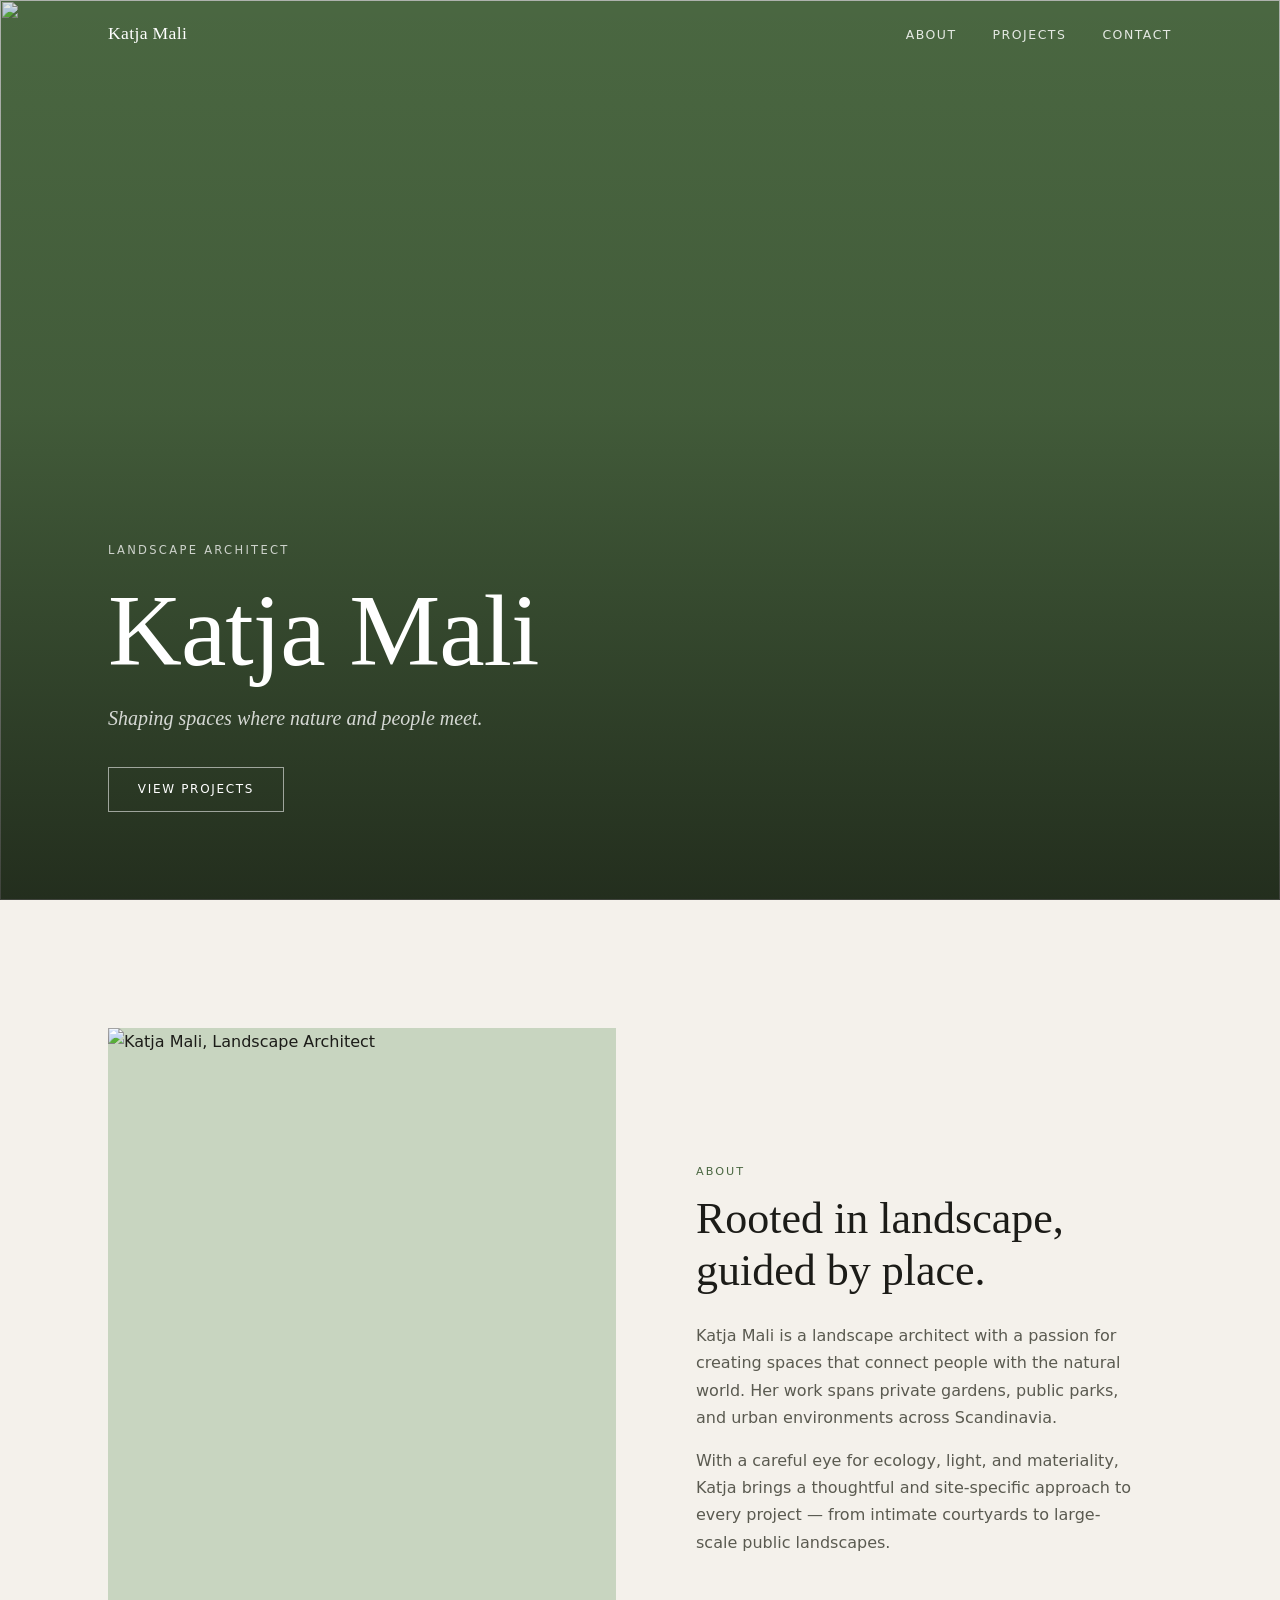
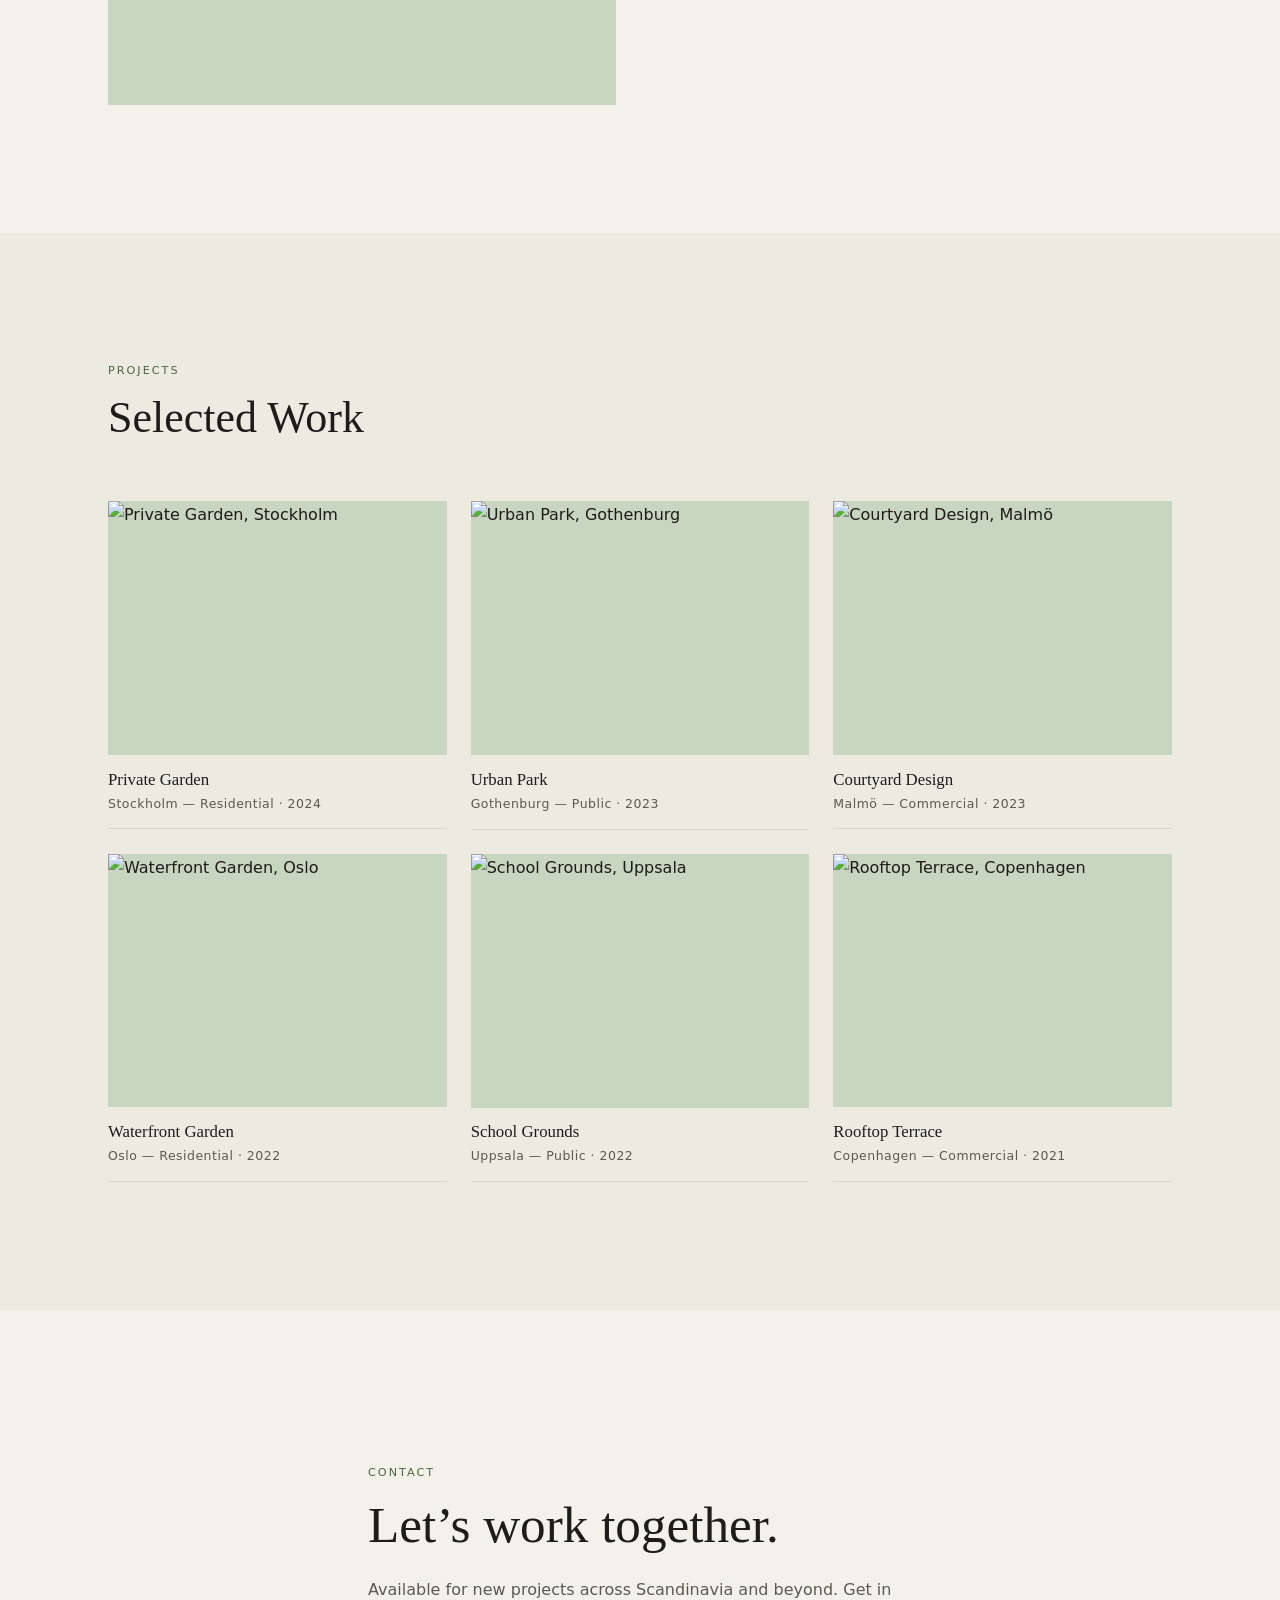
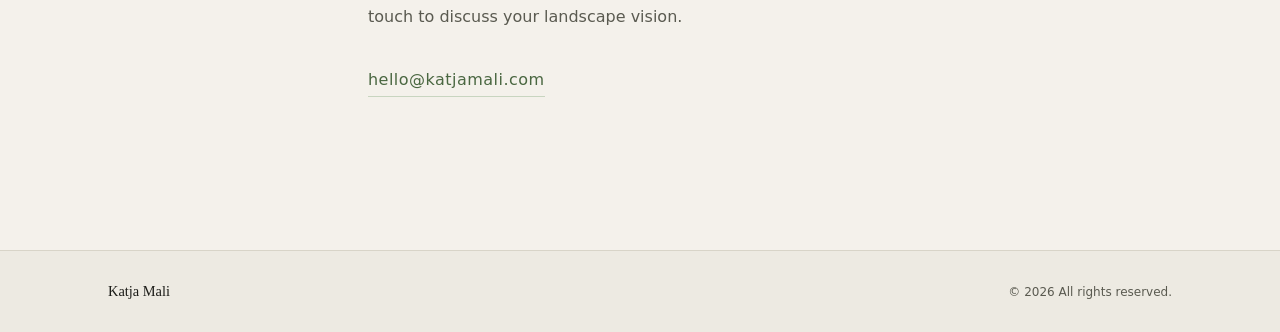
==== index.html @ 2fe9c588 "Initial site scaffold — Katja Mali Landscape Architect Single-page portfolio: hero, about, projects " ====
<!DOCTYPE html>
<html lang="en">
<head>
  <meta charset="UTF-8">
  <meta name="viewport" content="width=device-width, initial-scale=1.0">
  <meta name="description" content="Katja Mali — Landscape Architect. Designing thoughtful outdoor spaces.">
  <title>Katja Mali — Landscape Architect</title>
  <link rel="stylesheet" href="style.css">
</head>
<body>

  <!-- Navigation -->
  <header id="site-header">
    <nav class="nav">
      <a href="#hero" class="nav-logo">Katja Mali</a>
      <ul class="nav-links">
        <li><a href="#about">About</a></li>
        <li><a href="#projects">Projects</a></li>
        <li><a href="#contact">Contact</a></li>
      </ul>
    </nav>
  </header>

  <!-- Hero -->
  <section id="hero">
    <div class="hero-bg">
      <img src="assets/images/hero.jpg" alt="" aria-hidden="true" class="hero-img">
    </div>
    <div class="hero-content">
      <p class="hero-eyebrow">Landscape Architect</p>
      <h1 class="hero-name">Katja Mali</h1>
      <p class="hero-tagline">Shaping spaces where nature and people meet.</p>
      <a href="#projects" class="hero-cta">View Projects</a>
    </div>
  </section>

  <!-- About -->
  <section id="about">
    <div class="container">
      <div class="about-grid">
        <figure class="about-portrait">
          <img src="assets/images/portrait.jpg" alt="Katja Mali, Landscape Architect">
        </figure>
        <div class="about-text">
          <span class="section-label">About</span>
          <h2>Rooted in landscape,<br>guided by place.</h2>
          <p>Katja Mali is a landscape architect with a passion for creating spaces that connect people with the natural world. Her work spans private gardens, public parks, and urban environments across Scandinavia.</p>
          <p>With a careful eye for ecology, light, and materiality, Katja brings a thoughtful and site-specific approach to every project — from intimate courtyards to large-scale public landscapes.</p>
        </div>
      </div>
    </div>
  </section>

  <!-- Projects -->
  <section id="projects">
    <div class="container">
      <span class="section-label">Projects</span>
      <h2>Selected Work</h2>
      <div class="projects-grid">

        <article class="project-card">
          <a href="#projects" class="project-link">
            <div class="project-img-wrap">
              <img src="assets/images/project-1.jpg" alt="Private Garden, Stockholm" loading="lazy">
            </div>
            <div class="project-meta">
              <h3>Private Garden</h3>
              <p>Stockholm &mdash; Residential &middot; 2024</p>
            </div>
          </a>
        </article>

        <article class="project-card">
          <a href="#projects" class="project-link">
            <div class="project-img-wrap">
              <img src="assets/images/project-2.jpg" alt="Urban Park, Gothenburg" loading="lazy">
            </div>
            <div class="project-meta">
              <h3>Urban Park</h3>
              <p>Gothenburg &mdash; Public &middot; 2023</p>
            </div>
          </a>
        </article>

        <article class="project-card">
          <a href="#projects" class="project-link">
            <div class="project-img-wrap">
              <img src="assets/images/project-3.jpg" alt="Courtyard Design, Malmö" loading="lazy">
            </div>
            <div class="project-meta">
              <h3>Courtyard Design</h3>
              <p>Malmö &mdash; Commercial &middot; 2023</p>
            </div>
          </a>
        </article>

        <article class="project-card">
          <a href="#projects" class="project-link">
            <div class="project-img-wrap">
              <img src="assets/images/project-4.jpg" alt="Waterfront Garden, Oslo" loading="lazy">
            </div>
            <div class="project-meta">
              <h3>Waterfront Garden</h3>
              <p>Oslo &mdash; Residential &middot; 2022</p>
            </div>
          </a>
        </article>

        <article class="project-card">
          <a href="#projects" class="project-link">
            <div class="project-img-wrap">
              <img src="assets/images/project-5.jpg" alt="School Grounds, Uppsala" loading="lazy">
            </div>
            <div class="project-meta">
              <h3>School Grounds</h3>
              <p>Uppsala &mdash; Public &middot; 2022</p>
            </div>
          </a>
        </article>

        <article class="project-card">
          <a href="#projects" class="project-link">
            <div class="project-img-wrap">
              <img src="assets/images/project-6.jpg" alt="Rooftop Terrace, Copenhagen" loading="lazy">
            </div>
            <div class="project-meta">
              <h3>Rooftop Terrace</h3>
              <p>Copenhagen &mdash; Commercial &middot; 2021</p>
            </div>
          </a>
        </article>

      </div>
    </div>
  </section>

  <!-- Contact -->
  <section id="contact">
    <div class="container contact-inner">
      <span class="section-label">Contact</span>
      <h2>Let&rsquo;s work together.</h2>
      <p class="contact-body">Available for new projects across Scandinavia and beyond. Get in touch to discuss your landscape vision.</p>
      <a href="mailto:hello@katjamali.com" class="contact-email">hello@katjamali.com</a>
    </div>
  </section>

  <!-- Footer -->
  <footer id="site-footer">
    <div class="container footer-inner">
      <span class="footer-name">Katja Mali</span>
      <span class="footer-copy">&copy; <span id="year"></span> All rights reserved.</span>
    </div>
  </footer>

  <script src="script.js"></script>
</body>
</html>
---- style.css ----
/* ============================================================
   Katja Mali — Landscape Architect
   style.css
   ============================================================ */

/* --- Custom Properties --------------------------------------- */
:root {
  --c-bg:        #f4f1eb;
  --c-surface:   #edeae2;
  --c-dark:      #1c1c18;
  --c-mid:       #5a5a50;
  --c-accent:    #4a6741;
  --c-accent-lt: #c8d5c0;
  --c-border:    #d8d4c8;

  --font-serif:  Georgia, 'Times New Roman', serif;
  --font-sans:   system-ui, -apple-system, 'Segoe UI', Helvetica, Arial, sans-serif;

  --nav-h:       68px;
  --max-w:       1160px;
  --gap:         clamp(1.5rem, 4vw, 3rem);
}

/* --- Reset --------------------------------------------------- */
*, *::before, *::after { box-sizing: border-box; margin: 0; padding: 0; }
html { scroll-behavior: smooth; font-size: 16px; }
img  { display: block; max-width: 100%; height: auto; }
ul   { list-style: none; }
a    { color: inherit; text-decoration: none; }

/* --- Base ---------------------------------------------------- */
body {
  background-color: var(--c-bg);
  color: var(--c-dark);
  font-family: var(--font-sans);
  font-size: 1rem;
  line-height: 1.7;
  -webkit-font-smoothing: antialiased;
}

h1, h2, h3 {
  font-family: var(--font-serif);
  font-weight: 400;
  line-height: 1.2;
}

/* --- Utilities ----------------------------------------------- */
.container {
  max-width: var(--max-w);
  margin-inline: auto;
  padding-inline: clamp(1.25rem, 5vw, 3rem);
}

.section-label {
  display: block;
  font-size: 0.7rem;
  font-weight: 400;
  letter-spacing: 0.18em;
  text-transform: uppercase;
  color: var(--c-accent);
  margin-bottom: 0.75rem;
}

/* --- Navigation --------------------------------------------- */
#site-header {
  position: fixed;
  inset-block-start: 0;
  inset-inline: 0;
  z-index: 100;
  height: var(--nav-h);
  transition: background 0.35s ease, box-shadow 0.35s ease;
}

#site-header.scrolled {
  background: rgba(244, 241, 235, 0.92);
  backdrop-filter: blur(8px);
  -webkit-backdrop-filter: blur(8px);
  box-shadow: 0 1px 0 var(--c-border);
}

.nav {
  display: flex;
  align-items: center;
  justify-content: space-between;
  height: 100%;
  max-width: var(--max-w);
  margin-inline: auto;
  padding-inline: clamp(1.25rem, 5vw, 3rem);
}

.nav-logo {
  font-family: var(--font-serif);
  font-size: 1.1rem;
  letter-spacing: 0.02em;
  color: white;
  transition: color 0.35s;
}

#site-header.scrolled .nav-logo { color: var(--c-dark); }

.nav-links {
  display: flex;
  gap: 2.25rem;
}

.nav-links a {
  font-size: 0.78rem;
  letter-spacing: 0.12em;
  text-transform: uppercase;
  color: rgba(255,255,255,0.85);
  transition: color 0.2s;
}

.nav-links a:hover { color: white; }

#site-header.scrolled .nav-links a { color: var(--c-mid); }
#site-header.scrolled .nav-links a:hover { color: var(--c-dark); }

/* --- Hero ---------------------------------------------------- */
#hero {
  position: relative;
  height: 100svh;
  min-height: 560px;
  display: flex;
  align-items: flex-end;
  overflow: hidden;
}

.hero-bg {
  position: absolute;
  inset: 0;
  background: var(--c-accent);
}

.hero-img {
  width: 100%;
  height: 100%;
  object-fit: cover;
  opacity: 0.85;
}

/* Dark gradient overlay for legibility */
#hero::after {
  content: '';
  position: absolute;
  inset: 0;
  background: linear-gradient(
    to top,
    rgba(20, 24, 16, 0.72) 0%,
    rgba(20, 24, 16, 0.15) 55%,
    transparent 100%
  );
}

.hero-content {
  position: relative;
  z-index: 1;
  padding: 0 clamp(1.25rem, 5vw, 3rem) clamp(3rem, 7vw, 5.5rem);
  max-width: var(--max-w);
  width: 100%;
  margin-inline: auto;
  color: white;
}

.hero-eyebrow {
  font-size: 0.72rem;
  letter-spacing: 0.2em;
  text-transform: uppercase;
  opacity: 0.75;
  margin-bottom: 0.6rem;
}

.hero-name {
  font-size: clamp(3rem, 8vw, 6.5rem);
  font-weight: 400;
  letter-spacing: -0.01em;
  margin-bottom: 0.5rem;
}

.hero-tagline {
  font-size: clamp(1rem, 2vw, 1.25rem);
  font-family: var(--font-serif);
  font-style: italic;
  opacity: 0.8;
  margin-bottom: 2rem;
}

.hero-cta {
  display: inline-block;
  padding: 0.7rem 1.8rem;
  border: 1px solid rgba(255,255,255,0.55);
  font-size: 0.75rem;
  letter-spacing: 0.14em;
  text-transform: uppercase;
  color: white;
  transition: background 0.25s, border-color 0.25s;
}

.hero-cta:hover {
  background: rgba(255,255,255,0.12);
  border-color: white;
}

/* --- About --------------------------------------------------- */
#about {
  padding-block: clamp(4rem, 10vw, 8rem);
}

.about-grid {
  display: grid;
  grid-template-columns: 1fr 1fr;
  gap: var(--gap);
  align-items: center;
}

.about-portrait {
  aspect-ratio: 3/4;
  overflow: hidden;
  background: var(--c-accent-lt);
}

.about-portrait img {
  width: 100%;
  height: 100%;
  object-fit: cover;
  transition: transform 0.6s ease;
}

.about-portrait:hover img { transform: scale(1.03); }

.about-text { padding-inline: clamp(0rem, 3vw, 2rem); }

.about-text h2 {
  font-size: clamp(1.75rem, 3.5vw, 2.75rem);
  margin-bottom: 1.5rem;
  color: var(--c-dark);
}

.about-text p {
  color: var(--c-mid);
  margin-bottom: 1rem;
  font-size: 1.0rem;
}

/* --- Projects ----------------------------------------------- */
#projects {
  padding-block: clamp(4rem, 10vw, 8rem);
  background: var(--c-surface);
}

#projects h2 {
  font-size: clamp(1.75rem, 3.5vw, 2.75rem);
  margin-bottom: clamp(2rem, 5vw, 3.5rem);
}

.projects-grid {
  display: grid;
  grid-template-columns: repeat(3, 1fr);
  gap: 1.5rem;
}

.project-card { overflow: hidden; }

.project-link { display: block; }

.project-img-wrap {
  aspect-ratio: 4/3;
  overflow: hidden;
  background: var(--c-accent-lt);
}

.project-img-wrap img {
  width: 100%;
  height: 100%;
  object-fit: cover;
  transition: transform 0.5s ease;
}

.project-card:hover .project-img-wrap img { transform: scale(1.05); }

.project-meta {
  padding-block: 0.9rem;
  border-bottom: 1px solid var(--c-border);
}

.project-meta h3 {
  font-family: var(--font-serif);
  font-size: 1.05rem;
  font-weight: 400;
  margin-bottom: 0.2rem;
  transition: color 0.2s;
}

.project-card:hover .project-meta h3 { color: var(--c-accent); }

.project-meta p {
  font-size: 0.78rem;
  color: var(--c-mid);
  letter-spacing: 0.04em;
}

/* --- Contact ------------------------------------------------- */
#contact {
  padding-block: clamp(5rem, 12vw, 10rem);
}

.contact-inner {
  max-width: 640px;
}

#contact h2 {
  font-size: clamp(2rem, 4vw, 3.25rem);
  margin-bottom: 1.25rem;
}

.contact-body {
  color: var(--c-mid);
  font-size: 1.0rem;
  margin-bottom: 2.25rem;
}

.contact-email {
  display: inline-block;
  font-size: 1rem;
  letter-spacing: 0.03em;
  color: var(--c-accent);
  border-bottom: 1px solid var(--c-accent-lt);
  padding-bottom: 0.15rem;
  transition: border-color 0.2s, color 0.2s;
}

.contact-email:hover {
  color: var(--c-dark);
  border-color: var(--c-dark);
}

/* --- Footer -------------------------------------------------- */
#site-footer {
  padding-block: 1.75rem;
  border-top: 1px solid var(--c-border);
  background: var(--c-surface);
}

.footer-inner {
  display: flex;
  justify-content: space-between;
  align-items: center;
  gap: 1rem;
}

.footer-name {
  font-family: var(--font-serif);
  font-size: 0.9rem;
}

.footer-copy {
  font-size: 0.75rem;
  color: var(--c-mid);
}

/* --- Scroll reveal ------------------------------------------ */
.reveal {
  opacity: 0;
  transform: translateY(22px);
  transition: opacity 0.65s ease, transform 0.65s ease;
}

.reveal.visible {
  opacity: 1;
  transform: none;
}

/* --- Responsive --------------------------------------------- */
@media (max-width: 900px) {
  .projects-grid {
    grid-template-columns: repeat(2, 1fr);
  }
}

@media (max-width: 700px) {
  .about-grid {
    grid-template-columns: 1fr;
  }

  .about-text {
    padding-inline: 0;
  }
}

@media (max-width: 540px) {
  .projects-grid {
    grid-template-columns: 1fr;
  }

  .nav-links {
    gap: 1.25rem;
  }
}
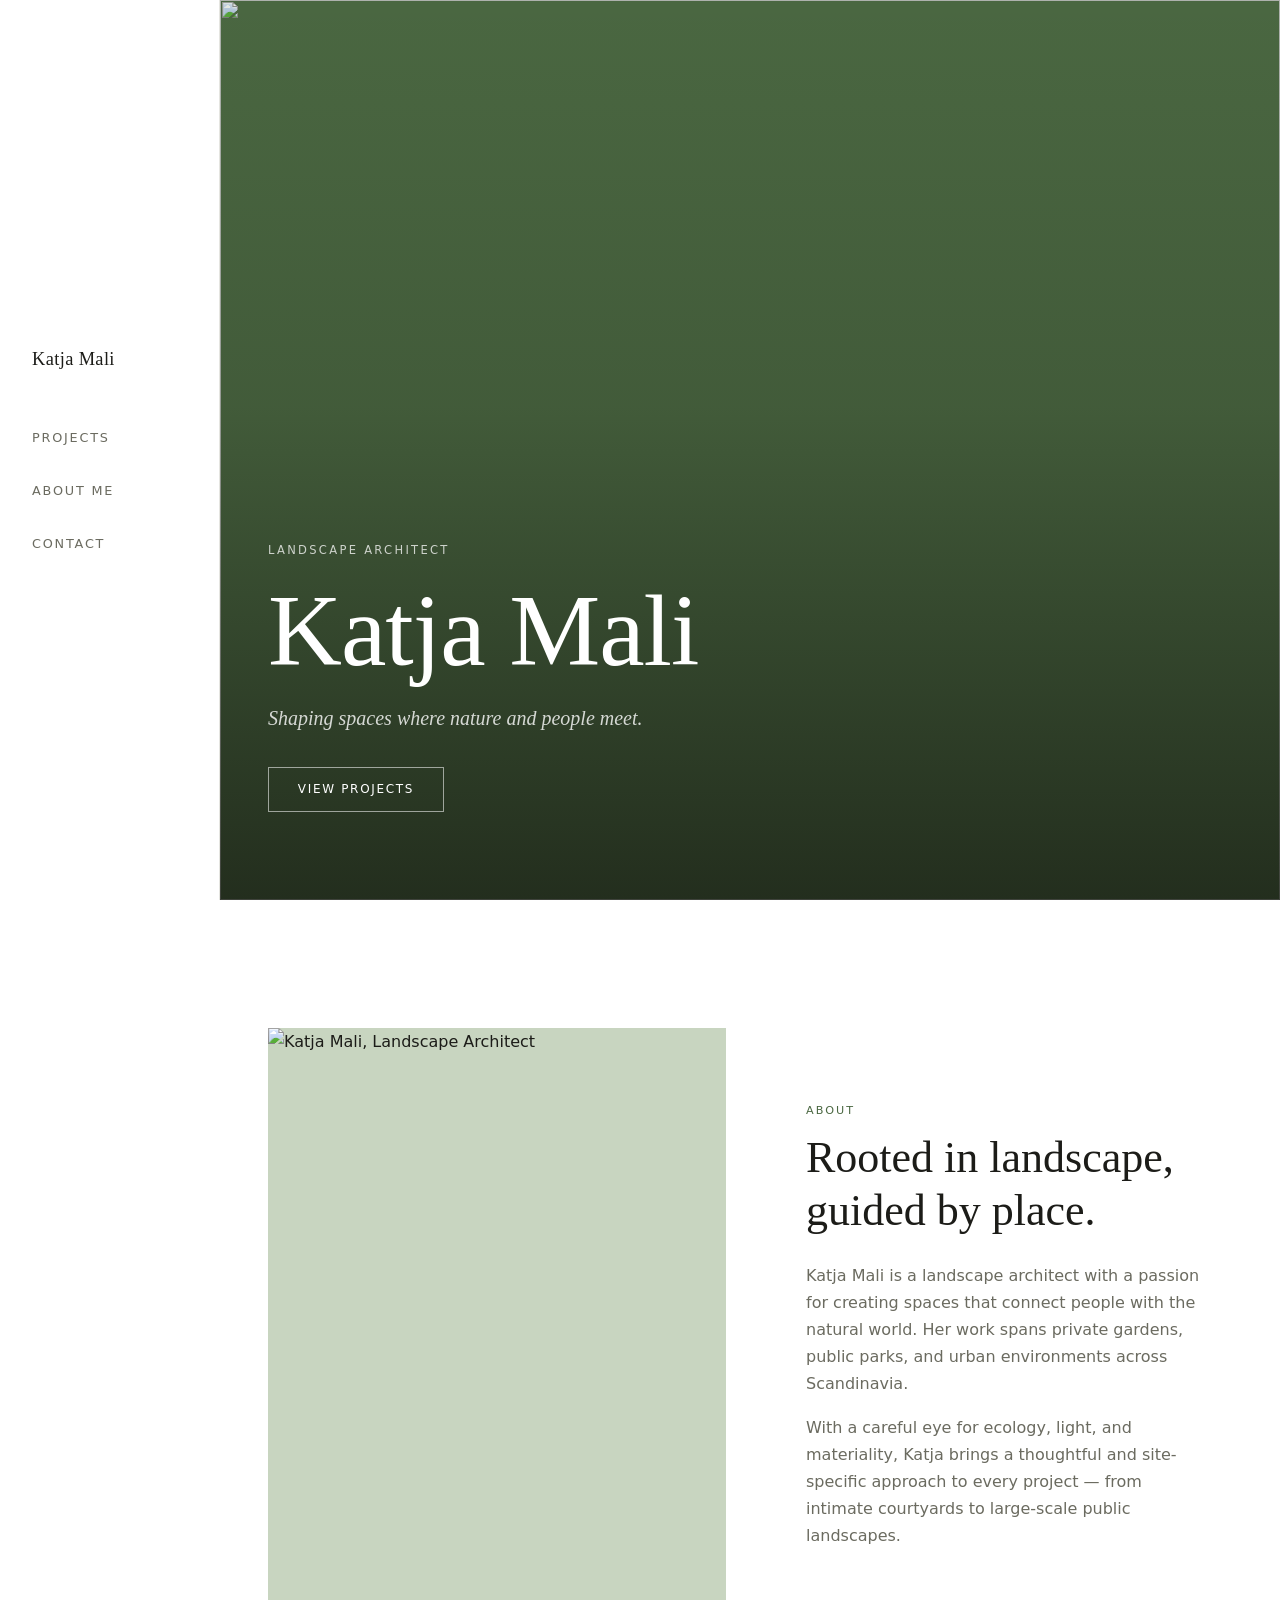
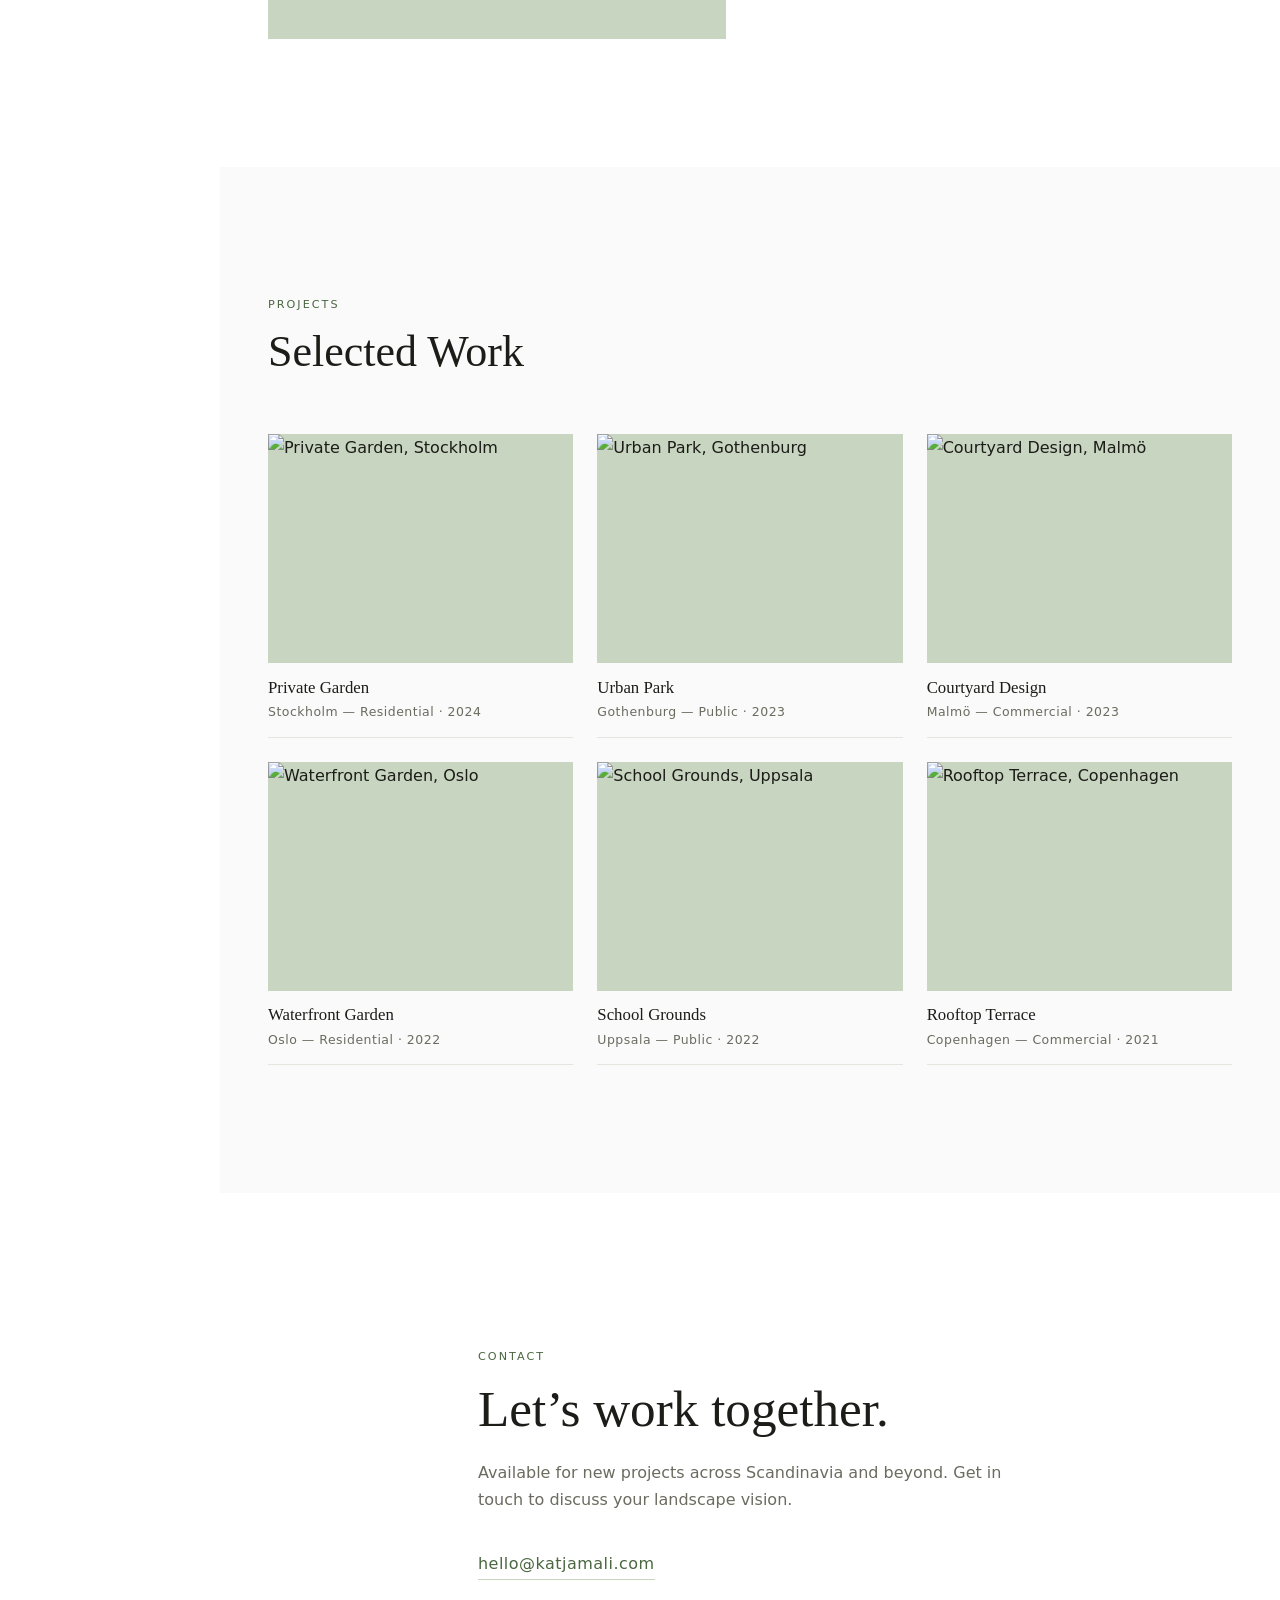
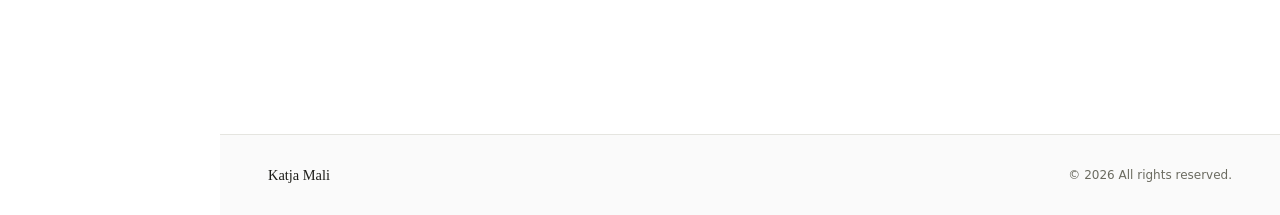
==== commit da5162e5: "Redesign: white background + fixed left sidebar navigation - Replace top navbar with a fixed left si" ====
--- a/index.html
+++ b/index.html
@@ -9,17 +9,22 @@
 </head>
 <body>
 
-  <!-- Navigation -->
-  <header id="site-header">
-    <nav class="nav">
-      <a href="#hero" class="nav-logo">Katja Mali</a>
-      <ul class="nav-links">
-        <li><a href="#about">About</a></li>
+  <!-- Mobile menu toggle -->
+  <button id="menu-toggle" class="menu-toggle" aria-label="Toggle navigation">
+    <span></span><span></span><span></span>
+  </button>
+
+  <!-- Side Navigation -->
+  <aside id="sidebar" class="sidebar">
+    <a href="#hero" class="sidebar-logo">Katja Mali</a>
+    <nav class="sidebar-nav">
+      <ul class="sidebar-links">
         <li><a href="#projects">Projects</a></li>
+        <li><a href="#about">About Me</a></li>
         <li><a href="#contact">Contact</a></li>
       </ul>
     </nav>
-  </header>
+  </aside>
 
   <!-- Hero -->
   <section id="hero">
--- a/style.css
+++ b/style.css
@@ -5,18 +5,18 @@
 
 /* --- Custom Properties --------------------------------------- */
 :root {
-  --c-bg:        #f4f1eb;
-  --c-surface:   #edeae2;
+  --c-bg:        #ffffff;
+  --c-surface:   #fafafa;
   --c-dark:      #1c1c18;
-  --c-mid:       #5a5a50;
+  --c-mid:       #6b6b60;
   --c-accent:    #4a6741;
   --c-accent-lt: #c8d5c0;
-  --c-border:    #d8d4c8;
+  --c-border:    #e5e5e0;
 
   --font-serif:  Georgia, 'Times New Roman', serif;
   --font-sans:   system-ui, -apple-system, 'Segoe UI', Helvetica, Arial, sans-serif;
 
-  --nav-h:       68px;
+  --sidebar-w:   220px;
   --max-w:       1160px;
   --gap:         clamp(1.5rem, 4vw, 3rem);
 }
@@ -35,6 +35,7 @@
   font-family: var(--font-sans);
   font-size: 1rem;
   line-height: 1.7;
+  margin-left: var(--sidebar-w);
   -webkit-font-smoothing: antialiased;
 }
 
@@ -61,66 +62,82 @@
   margin-bottom: 0.75rem;
 }
 
-/* --- Navigation --------------------------------------------- */
-#site-header {
+/* --- Sidebar ------------------------------------------------ */
+.sidebar {
   position: fixed;
-  inset-block-start: 0;
-  inset-inline: 0;
-  z-index: 100;
-  height: var(--nav-h);
-  transition: background 0.35s ease, box-shadow 0.35s ease;
-}
-
-#site-header.scrolled {
-  background: rgba(244, 241, 235, 0.92);
-  backdrop-filter: blur(8px);
-  -webkit-backdrop-filter: blur(8px);
-  box-shadow: 0 1px 0 var(--c-border);
-}
-
-.nav {
+  top: 0;
+  left: 0;
+  width: var(--sidebar-w);
+  height: 100vh;
   display: flex;
-  align-items: center;
-  justify-content: space-between;
-  height: 100%;
-  max-width: var(--max-w);
-  margin-inline: auto;
-  padding-inline: clamp(1.25rem, 5vw, 3rem);
-}
-
-.nav-logo {
+  flex-direction: column;
+  justify-content: center;
+  padding: 2.5rem 2rem;
+  background: var(--c-bg);
+  border-right: 1px solid var(--c-border);
+  z-index: 200;
+}
+
+.sidebar-logo {
   font-family: var(--font-serif);
-  font-size: 1.1rem;
+  font-size: 1.15rem;
   letter-spacing: 0.02em;
-  color: white;
-  transition: color 0.35s;
-}
-
-#site-header.scrolled .nav-logo { color: var(--c-dark); }
-
-.nav-links {
+  color: var(--c-dark);
+  margin-bottom: 3rem;
+}
+
+.sidebar-links {
   display: flex;
-  gap: 2.25rem;
-}
-
-.nav-links a {
-  font-size: 0.78rem;
-  letter-spacing: 0.12em;
+  flex-direction: column;
+  gap: 1.6rem;
+}
+
+.sidebar-links a {
+  font-size: 0.8rem;
+  letter-spacing: 0.14em;
   text-transform: uppercase;
-  color: rgba(255,255,255,0.85);
+  color: var(--c-mid);
   transition: color 0.2s;
 }
 
-.nav-links a:hover { color: white; }
-
-#site-header.scrolled .nav-links a { color: var(--c-mid); }
-#site-header.scrolled .nav-links a:hover { color: var(--c-dark); }
+.sidebar-links a:hover { color: var(--c-dark); }
+
+/* --- Mobile menu toggle ------------------------------------- */
+.menu-toggle {
+  display: none;
+  position: fixed;
+  top: 1.25rem;
+  left: 1.25rem;
+  z-index: 300;
+  width: 32px;
+  height: 24px;
+  background: none;
+  border: none;
+  cursor: pointer;
+  padding: 0;
+}
+
+.menu-toggle span {
+  display: block;
+  width: 100%;
+  height: 2px;
+  background: var(--c-dark);
+  margin-bottom: 6px;
+  border-radius: 1px;
+  transition: transform 0.3s, opacity 0.3s;
+}
+
+.menu-toggle span:last-child { margin-bottom: 0; }
+
+.menu-toggle.open span:nth-child(1) { transform: translateY(8px) rotate(45deg); }
+.menu-toggle.open span:nth-child(2) { opacity: 0; }
+.menu-toggle.open span:nth-child(3) { transform: translateY(-8px) rotate(-45deg); }
 
 /* --- Hero ---------------------------------------------------- */
 #hero {
   position: relative;
   height: 100svh;
-  min-height: 560px;
+  min-height: 480px;
   display: flex;
   align-items: flex-end;
   overflow: hidden;
@@ -377,7 +394,25 @@
   }
 }
 
-@media (max-width: 700px) {
+@media (max-width: 768px) {
+  /* Hide sidebar, show hamburger */
+  .sidebar {
+    transform: translateX(-100%);
+    transition: transform 0.3s ease;
+  }
+
+  .sidebar.open {
+    transform: translateX(0);
+  }
+
+  .menu-toggle {
+    display: block;
+  }
+
+  body {
+    margin-left: 0;
+  }
+
   .about-grid {
     grid-template-columns: 1fr;
   }
@@ -391,8 +426,4 @@
   .projects-grid {
     grid-template-columns: 1fr;
   }
-
-  .nav-links {
-    gap: 1.25rem;
-  }
-}
+}
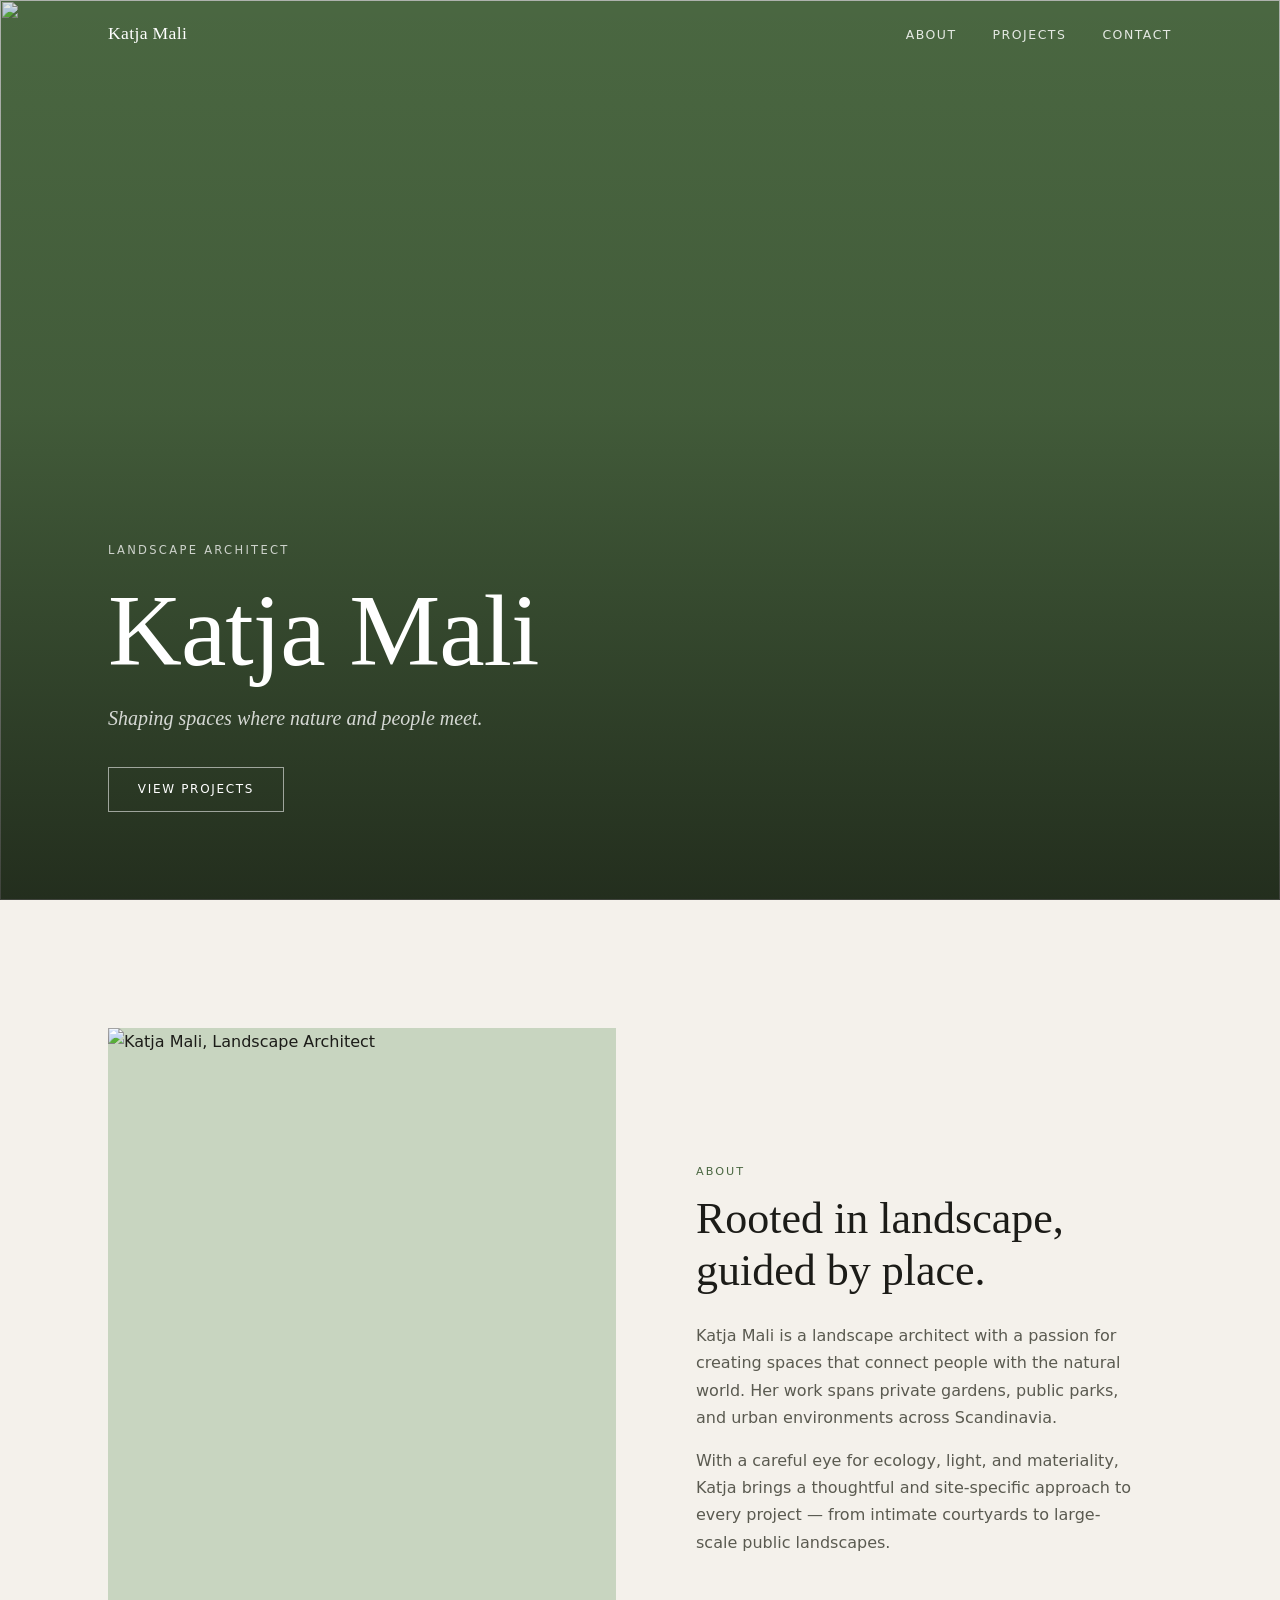
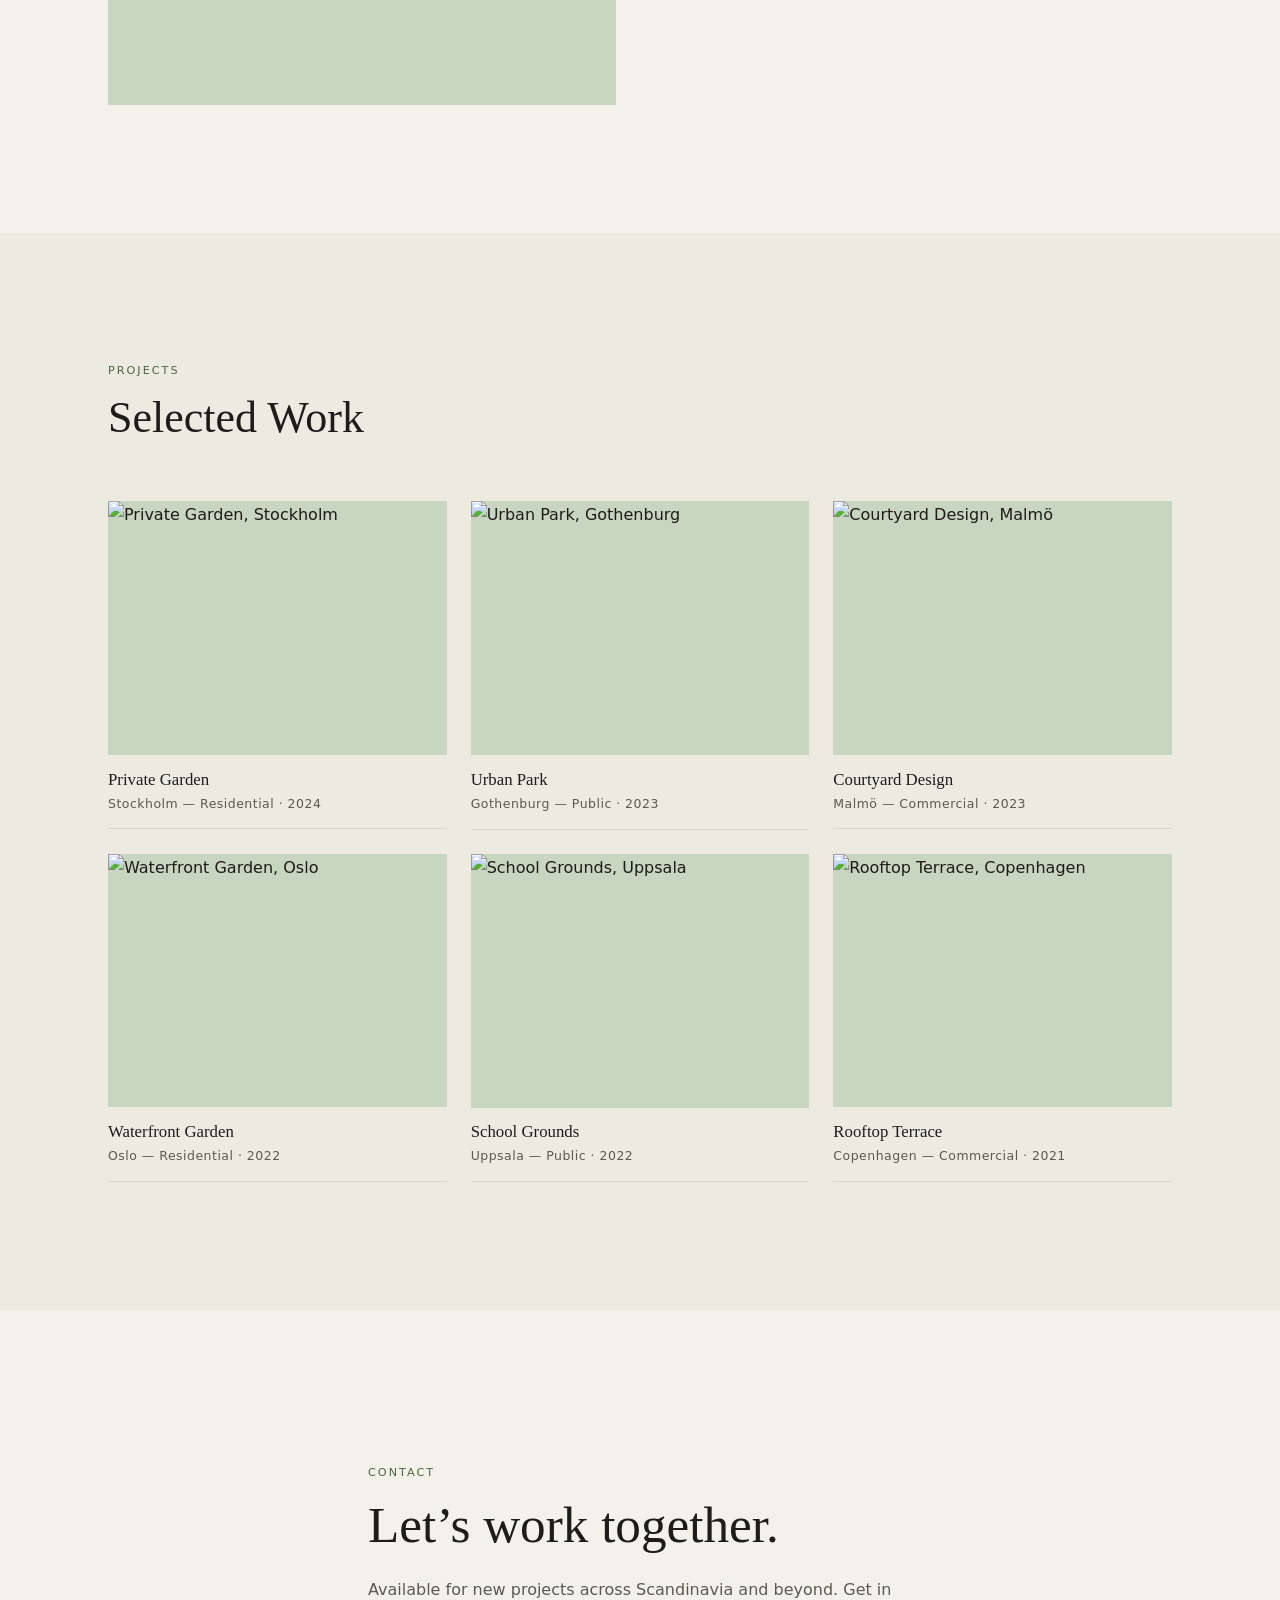
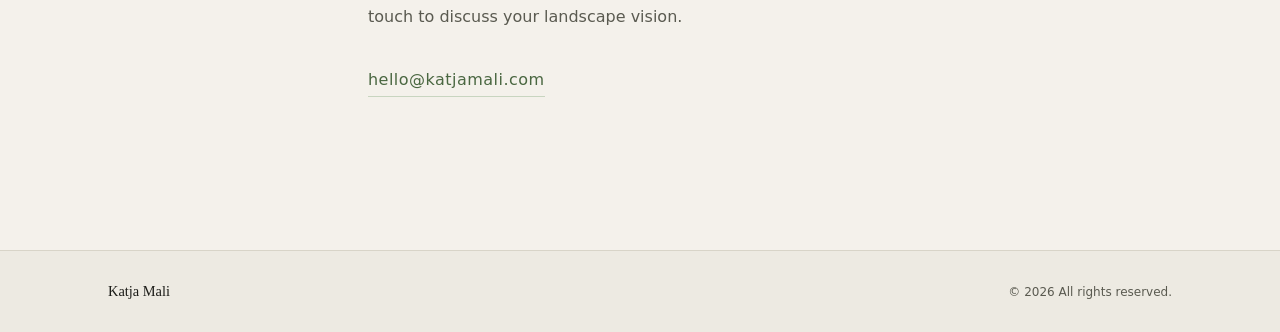
==== commit dd44d912: "Revert "Redesign: minimalistic white layout with side navigation"" ====
--- a/index.html
+++ b/index.html
@@ -9,22 +9,17 @@
 </head>
 <body>
 
-  <!-- Mobile menu toggle -->
-  <button id="menu-toggle" class="menu-toggle" aria-label="Toggle navigation">
-    <span></span><span></span><span></span>
-  </button>
-
-  <!-- Side Navigation -->
-  <aside id="sidebar" class="sidebar">
-    <a href="#hero" class="sidebar-logo">Katja Mali</a>
-    <nav class="sidebar-nav">
-      <ul class="sidebar-links">
+  <!-- Navigation -->
+  <header id="site-header">
+    <nav class="nav">
+      <a href="#hero" class="nav-logo">Katja Mali</a>
+      <ul class="nav-links">
+        <li><a href="#about">About</a></li>
         <li><a href="#projects">Projects</a></li>
-        <li><a href="#about">About Me</a></li>
         <li><a href="#contact">Contact</a></li>
       </ul>
     </nav>
-  </aside>
+  </header>
 
   <!-- Hero -->
   <section id="hero">
--- a/style.css
+++ b/style.css
@@ -5,18 +5,18 @@
 
 /* --- Custom Properties --------------------------------------- */
 :root {
-  --c-bg:        #ffffff;
-  --c-surface:   #fafafa;
+  --c-bg:        #f4f1eb;
+  --c-surface:   #edeae2;
   --c-dark:      #1c1c18;
-  --c-mid:       #6b6b60;
+  --c-mid:       #5a5a50;
   --c-accent:    #4a6741;
   --c-accent-lt: #c8d5c0;
-  --c-border:    #e5e5e0;
+  --c-border:    #d8d4c8;
 
   --font-serif:  Georgia, 'Times New Roman', serif;
   --font-sans:   system-ui, -apple-system, 'Segoe UI', Helvetica, Arial, sans-serif;
 
-  --sidebar-w:   220px;
+  --nav-h:       68px;
   --max-w:       1160px;
   --gap:         clamp(1.5rem, 4vw, 3rem);
 }
@@ -35,7 +35,6 @@
   font-family: var(--font-sans);
   font-size: 1rem;
   line-height: 1.7;
-  margin-left: var(--sidebar-w);
   -webkit-font-smoothing: antialiased;
 }
 
@@ -62,82 +61,66 @@
   margin-bottom: 0.75rem;
 }
 
-/* --- Sidebar ------------------------------------------------ */
-.sidebar {
+/* --- Navigation --------------------------------------------- */
+#site-header {
   position: fixed;
-  top: 0;
-  left: 0;
-  width: var(--sidebar-w);
-  height: 100vh;
+  inset-block-start: 0;
+  inset-inline: 0;
+  z-index: 100;
+  height: var(--nav-h);
+  transition: background 0.35s ease, box-shadow 0.35s ease;
+}
+
+#site-header.scrolled {
+  background: rgba(244, 241, 235, 0.92);
+  backdrop-filter: blur(8px);
+  -webkit-backdrop-filter: blur(8px);
+  box-shadow: 0 1px 0 var(--c-border);
+}
+
+.nav {
   display: flex;
-  flex-direction: column;
-  justify-content: center;
-  padding: 2.5rem 2rem;
-  background: var(--c-bg);
-  border-right: 1px solid var(--c-border);
-  z-index: 200;
-}
-
-.sidebar-logo {
-  font-family: var(--font-serif);
-  font-size: 1.15rem;
+  align-items: center;
+  justify-content: space-between;
+  height: 100%;
+  max-width: var(--max-w);
+  margin-inline: auto;
+  padding-inline: clamp(1.25rem, 5vw, 3rem);
+}
+
+.nav-logo {
+  font-family: var(--font-serif);
+  font-size: 1.1rem;
   letter-spacing: 0.02em;
-  color: var(--c-dark);
-  margin-bottom: 3rem;
-}
-
-.sidebar-links {
+  color: white;
+  transition: color 0.35s;
+}
+
+#site-header.scrolled .nav-logo { color: var(--c-dark); }
+
+.nav-links {
   display: flex;
-  flex-direction: column;
-  gap: 1.6rem;
-}
-
-.sidebar-links a {
-  font-size: 0.8rem;
-  letter-spacing: 0.14em;
+  gap: 2.25rem;
+}
+
+.nav-links a {
+  font-size: 0.78rem;
+  letter-spacing: 0.12em;
   text-transform: uppercase;
-  color: var(--c-mid);
+  color: rgba(255,255,255,0.85);
   transition: color 0.2s;
 }
 
-.sidebar-links a:hover { color: var(--c-dark); }
-
-/* --- Mobile menu toggle ------------------------------------- */
-.menu-toggle {
-  display: none;
-  position: fixed;
-  top: 1.25rem;
-  left: 1.25rem;
-  z-index: 300;
-  width: 32px;
-  height: 24px;
-  background: none;
-  border: none;
-  cursor: pointer;
-  padding: 0;
-}
-
-.menu-toggle span {
-  display: block;
-  width: 100%;
-  height: 2px;
-  background: var(--c-dark);
-  margin-bottom: 6px;
-  border-radius: 1px;
-  transition: transform 0.3s, opacity 0.3s;
-}
-
-.menu-toggle span:last-child { margin-bottom: 0; }
-
-.menu-toggle.open span:nth-child(1) { transform: translateY(8px) rotate(45deg); }
-.menu-toggle.open span:nth-child(2) { opacity: 0; }
-.menu-toggle.open span:nth-child(3) { transform: translateY(-8px) rotate(-45deg); }
+.nav-links a:hover { color: white; }
+
+#site-header.scrolled .nav-links a { color: var(--c-mid); }
+#site-header.scrolled .nav-links a:hover { color: var(--c-dark); }
 
 /* --- Hero ---------------------------------------------------- */
 #hero {
   position: relative;
   height: 100svh;
-  min-height: 480px;
+  min-height: 560px;
   display: flex;
   align-items: flex-end;
   overflow: hidden;
@@ -394,25 +377,7 @@
   }
 }
 
-@media (max-width: 768px) {
-  /* Hide sidebar, show hamburger */
-  .sidebar {
-    transform: translateX(-100%);
-    transition: transform 0.3s ease;
-  }
-
-  .sidebar.open {
-    transform: translateX(0);
-  }
-
-  .menu-toggle {
-    display: block;
-  }
-
-  body {
-    margin-left: 0;
-  }
-
+@media (max-width: 700px) {
   .about-grid {
     grid-template-columns: 1fr;
   }
@@ -426,4 +391,8 @@
   .projects-grid {
     grid-template-columns: 1fr;
   }
-}
+
+  .nav-links {
+    gap: 1.25rem;
+  }
+}
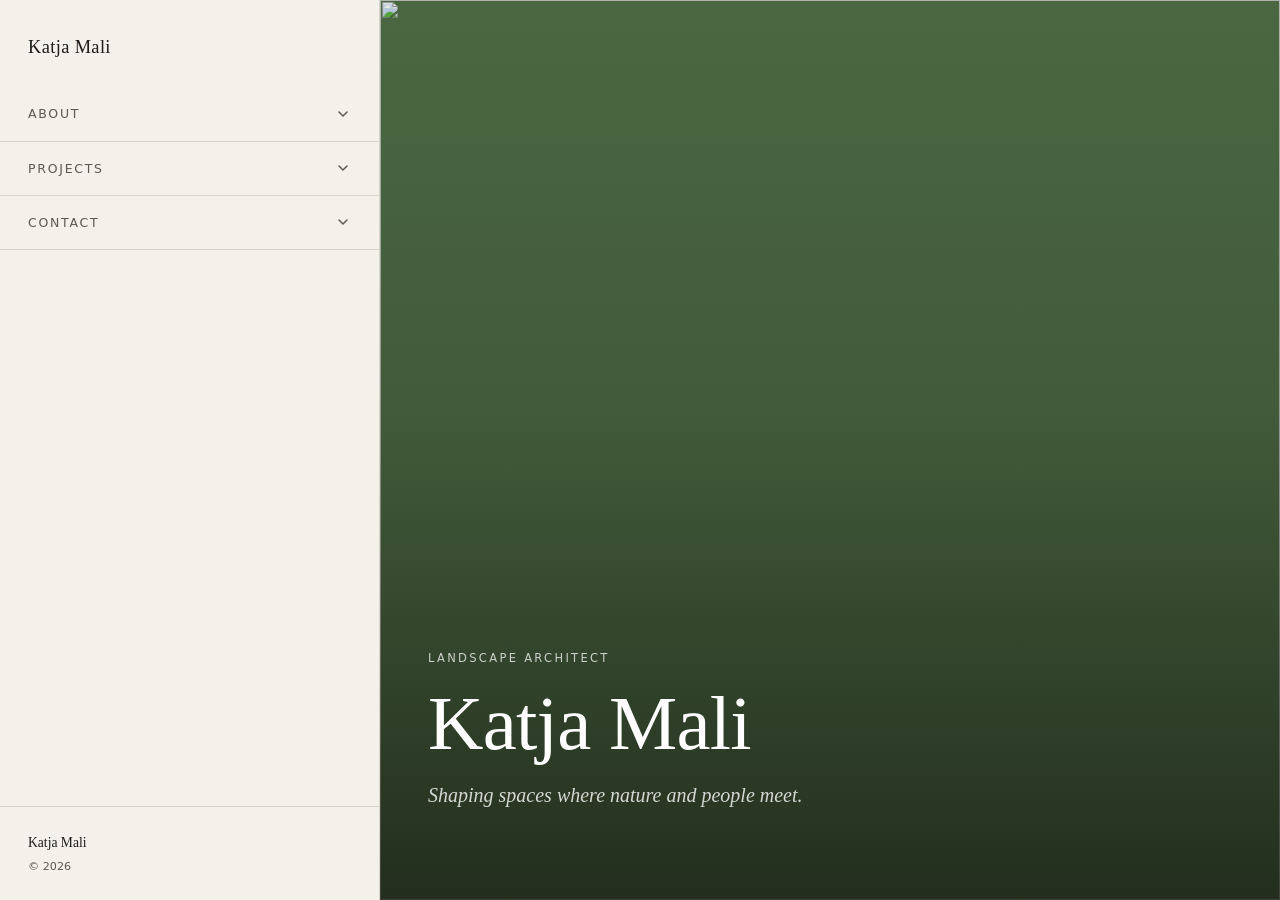
==== commit 2e5724fa: "Redesign: vertical nav sidebar with accordion sections - Restructured layout with fixed left sidebar" ====
--- a/index.html
+++ b/index.html
@@ -9,148 +9,159 @@
 </head>
 <body>
 
-  <!-- Navigation -->
-  <header id="site-header">
-    <nav class="nav">
-      <a href="#hero" class="nav-logo">Katja Mali</a>
-      <ul class="nav-links">
-        <li><a href="#about">About</a></li>
-        <li><a href="#projects">Projects</a></li>
-        <li><a href="#contact">Contact</a></li>
-      </ul>
-    </nav>
-  </header>
+  <div class="site-layout">
 
-  <!-- Hero -->
-  <section id="hero">
-    <div class="hero-bg">
-      <img src="assets/images/hero.jpg" alt="" aria-hidden="true" class="hero-img">
-    </div>
-    <div class="hero-content">
-      <p class="hero-eyebrow">Landscape Architect</p>
-      <h1 class="hero-name">Katja Mali</h1>
-      <p class="hero-tagline">Shaping spaces where nature and people meet.</p>
-      <a href="#projects" class="hero-cta">View Projects</a>
-    </div>
-  </section>
+    <!-- Sidebar Navigation -->
+    <aside class="sidebar">
+      <a href="#" class="nav-logo">Katja Mali</a>
 
-  <!-- About -->
-  <section id="about">
-    <div class="container">
-      <div class="about-grid">
-        <figure class="about-portrait">
-          <img src="assets/images/portrait.jpg" alt="Katja Mali, Landscape Architect">
-        </figure>
-        <div class="about-text">
-          <span class="section-label">About</span>
-          <h2>Rooted in landscape,<br>guided by place.</h2>
-          <p>Katja Mali is a landscape architect with a passion for creating spaces that connect people with the natural world. Her work spans private gardens, public parks, and urban environments across Scandinavia.</p>
-          <p>With a careful eye for ecology, light, and materiality, Katja brings a thoughtful and site-specific approach to every project — from intimate courtyards to large-scale public landscapes.</p>
+      <nav class="nav-accordion">
+        <!-- About -->
+        <div class="accordion-item">
+          <button class="accordion-btn" aria-expanded="false" aria-controls="panel-about">
+            <span>About</span>
+            <svg class="accordion-icon" width="16" height="16" viewBox="0 0 16 16" aria-hidden="true"><polyline points="4 6 8 10 12 6" fill="none" stroke="currentColor" stroke-width="1.5" stroke-linecap="round" stroke-linejoin="round"/></svg>
+          </button>
+          <div class="accordion-panel" id="panel-about">
+            <div class="accordion-panel-inner">
+              <figure class="about-portrait">
+                <img src="assets/images/portrait.jpg" alt="Katja Mali, Landscape Architect">
+              </figure>
+              <div class="about-text">
+                <h2>Rooted in landscape,<br>guided by place.</h2>
+                <p>Katja Mali is a landscape architect with a passion for creating spaces that connect people with the natural world. Her work spans private gardens, public parks, and urban environments across Scandinavia.</p>
+                <p>With a careful eye for ecology, light, and materiality, Katja brings a thoughtful and site-specific approach to every project — from intimate courtyards to large-scale public landscapes.</p>
+              </div>
+            </div>
+          </div>
         </div>
-      </div>
-    </div>
-  </section>
 
-  <!-- Projects -->
-  <section id="projects">
-    <div class="container">
-      <span class="section-label">Projects</span>
-      <h2>Selected Work</h2>
-      <div class="projects-grid">
+        <!-- Projects -->
+        <div class="accordion-item">
+          <button class="accordion-btn" aria-expanded="false" aria-controls="panel-projects">
+            <span>Projects</span>
+            <svg class="accordion-icon" width="16" height="16" viewBox="0 0 16 16" aria-hidden="true"><polyline points="4 6 8 10 12 6" fill="none" stroke="currentColor" stroke-width="1.5" stroke-linecap="round" stroke-linejoin="round"/></svg>
+          </button>
+          <div class="accordion-panel" id="panel-projects">
+            <div class="accordion-panel-inner">
+              <h2>Selected Work</h2>
+              <div class="projects-grid">
 
-        <article class="project-card">
-          <a href="#projects" class="project-link">
-            <div class="project-img-wrap">
-              <img src="assets/images/project-1.jpg" alt="Private Garden, Stockholm" loading="lazy">
+                <article class="project-card">
+                  <a href="#" class="project-link">
+                    <div class="project-img-wrap">
+                      <img src="assets/images/project-1.jpg" alt="Private Garden, Stockholm" loading="lazy">
+                    </div>
+                    <div class="project-meta">
+                      <h3>Private Garden</h3>
+                      <p>Stockholm &mdash; Residential &middot; 2024</p>
+                    </div>
+                  </a>
+                </article>
+
+                <article class="project-card">
+                  <a href="#" class="project-link">
+                    <div class="project-img-wrap">
+                      <img src="assets/images/project-2.jpg" alt="Urban Park, Gothenburg" loading="lazy">
+                    </div>
+                    <div class="project-meta">
+                      <h3>Urban Park</h3>
+                      <p>Gothenburg &mdash; Public &middot; 2023</p>
+                    </div>
+                  </a>
+                </article>
+
+                <article class="project-card">
+                  <a href="#" class="project-link">
+                    <div class="project-img-wrap">
+                      <img src="assets/images/project-3.jpg" alt="Courtyard Design, Malmö" loading="lazy">
+                    </div>
+                    <div class="project-meta">
+                      <h3>Courtyard Design</h3>
+                      <p>Malmö &mdash; Commercial &middot; 2023</p>
+                    </div>
+                  </a>
+                </article>
+
+                <article class="project-card">
+                  <a href="#" class="project-link">
+                    <div class="project-img-wrap">
+                      <img src="assets/images/project-4.jpg" alt="Waterfront Garden, Oslo" loading="lazy">
+                    </div>
+                    <div class="project-meta">
+                      <h3>Waterfront Garden</h3>
+                      <p>Oslo &mdash; Residential &middot; 2022</p>
+                    </div>
+                  </a>
+                </article>
+
+                <article class="project-card">
+                  <a href="#" class="project-link">
+                    <div class="project-img-wrap">
+                      <img src="assets/images/project-5.jpg" alt="School Grounds, Uppsala" loading="lazy">
+                    </div>
+                    <div class="project-meta">
+                      <h3>School Grounds</h3>
+                      <p>Uppsala &mdash; Public &middot; 2022</p>
+                    </div>
+                  </a>
+                </article>
+
+                <article class="project-card">
+                  <a href="#" class="project-link">
+                    <div class="project-img-wrap">
+                      <img src="assets/images/project-6.jpg" alt="Rooftop Terrace, Copenhagen" loading="lazy">
+                    </div>
+                    <div class="project-meta">
+                      <h3>Rooftop Terrace</h3>
+                      <p>Copenhagen &mdash; Commercial &middot; 2021</p>
+                    </div>
+                  </a>
+                </article>
+
+              </div>
             </div>
-            <div class="project-meta">
-              <h3>Private Garden</h3>
-              <p>Stockholm &mdash; Residential &middot; 2024</p>
+          </div>
+        </div>
+
+        <!-- Contact -->
+        <div class="accordion-item">
+          <button class="accordion-btn" aria-expanded="false" aria-controls="panel-contact">
+            <span>Contact</span>
+            <svg class="accordion-icon" width="16" height="16" viewBox="0 0 16 16" aria-hidden="true"><polyline points="4 6 8 10 12 6" fill="none" stroke="currentColor" stroke-width="1.5" stroke-linecap="round" stroke-linejoin="round"/></svg>
+          </button>
+          <div class="accordion-panel" id="panel-contact">
+            <div class="accordion-panel-inner">
+              <h2>Let&rsquo;s work together.</h2>
+              <p class="contact-body">Available for new projects across Scandinavia and beyond. Get in touch to discuss your landscape vision.</p>
+              <a href="mailto:hello@katjamali.com" class="contact-email">hello@katjamali.com</a>
             </div>
-          </a>
-        </article>
+          </div>
+        </div>
+      </nav>
 
-        <article class="project-card">
-          <a href="#projects" class="project-link">
-            <div class="project-img-wrap">
-              <img src="assets/images/project-2.jpg" alt="Urban Park, Gothenburg" loading="lazy">
-            </div>
-            <div class="project-meta">
-              <h3>Urban Park</h3>
-              <p>Gothenburg &mdash; Public &middot; 2023</p>
-            </div>
-          </a>
-        </article>
+      <footer class="sidebar-footer">
+        <span class="footer-name">Katja Mali</span>
+        <span class="footer-copy">&copy; <span id="year"></span></span>
+      </footer>
+    </aside>
 
-        <article class="project-card">
-          <a href="#projects" class="project-link">
-            <div class="project-img-wrap">
-              <img src="assets/images/project-3.jpg" alt="Courtyard Design, Malmö" loading="lazy">
-            </div>
-            <div class="project-meta">
-              <h3>Courtyard Design</h3>
-              <p>Malmö &mdash; Commercial &middot; 2023</p>
-            </div>
-          </a>
-        </article>
+    <!-- Main Content -->
+    <main class="main-content">
+      <!-- Hero -->
+      <section id="hero">
+        <div class="hero-bg">
+          <img src="assets/images/hero.jpg" alt="" aria-hidden="true" class="hero-img">
+        </div>
+        <div class="hero-content">
+          <p class="hero-eyebrow">Landscape Architect</p>
+          <h1 class="hero-name">Katja Mali</h1>
+          <p class="hero-tagline">Shaping spaces where nature and people meet.</p>
+        </div>
+      </section>
+    </main>
 
-        <article class="project-card">
-          <a href="#projects" class="project-link">
-            <div class="project-img-wrap">
-              <img src="assets/images/project-4.jpg" alt="Waterfront Garden, Oslo" loading="lazy">
-            </div>
-            <div class="project-meta">
-              <h3>Waterfront Garden</h3>
-              <p>Oslo &mdash; Residential &middot; 2022</p>
-            </div>
-          </a>
-        </article>
-
-        <article class="project-card">
-          <a href="#projects" class="project-link">
-            <div class="project-img-wrap">
-              <img src="assets/images/project-5.jpg" alt="School Grounds, Uppsala" loading="lazy">
-            </div>
-            <div class="project-meta">
-              <h3>School Grounds</h3>
-              <p>Uppsala &mdash; Public &middot; 2022</p>
-            </div>
-          </a>
-        </article>
-
-        <article class="project-card">
-          <a href="#projects" class="project-link">
-            <div class="project-img-wrap">
-              <img src="assets/images/project-6.jpg" alt="Rooftop Terrace, Copenhagen" loading="lazy">
-            </div>
-            <div class="project-meta">
-              <h3>Rooftop Terrace</h3>
-              <p>Copenhagen &mdash; Commercial &middot; 2021</p>
-            </div>
-          </a>
-        </article>
-
-      </div>
-    </div>
-  </section>
-
-  <!-- Contact -->
-  <section id="contact">
-    <div class="container contact-inner">
-      <span class="section-label">Contact</span>
-      <h2>Let&rsquo;s work together.</h2>
-      <p class="contact-body">Available for new projects across Scandinavia and beyond. Get in touch to discuss your landscape vision.</p>
-      <a href="mailto:hello@katjamali.com" class="contact-email">hello@katjamali.com</a>
-    </div>
-  </section>
-
-  <!-- Footer -->
-  <footer id="site-footer">
-    <div class="container footer-inner">
-      <span class="footer-name">Katja Mali</span>
-      <span class="footer-copy">&copy; <span id="year"></span> All rights reserved.</span>
-    </div>
-  </footer>
+  </div>
 
   <script src="script.js"></script>
 </body>
--- a/style.css
+++ b/style.css
@@ -16,8 +16,7 @@
   --font-serif:  Georgia, 'Times New Roman', serif;
   --font-sans:   system-ui, -apple-system, 'Segoe UI', Helvetica, Arial, sans-serif;
 
-  --nav-h:       68px;
-  --max-w:       1160px;
+  --sidebar-w:   380px;
   --gap:         clamp(1.5rem, 4vw, 3rem);
 }
 
@@ -27,6 +26,7 @@
 img  { display: block; max-width: 100%; height: auto; }
 ul   { list-style: none; }
 a    { color: inherit; text-decoration: none; }
+button { font: inherit; border: none; background: none; cursor: pointer; color: inherit; }
 
 /* --- Base ---------------------------------------------------- */
 body {
@@ -44,77 +44,226 @@
   line-height: 1.2;
 }
 
-/* --- Utilities ----------------------------------------------- */
-.container {
-  max-width: var(--max-w);
-  margin-inline: auto;
-  padding-inline: clamp(1.25rem, 5vw, 3rem);
-}
-
-.section-label {
+/* --- Site Layout --------------------------------------------- */
+.site-layout {
+  display: flex;
+  min-height: 100svh;
+}
+
+/* --- Sidebar ------------------------------------------------- */
+.sidebar {
+  position: fixed;
+  inset-block: 0;
+  inset-inline-start: 0;
+  width: var(--sidebar-w);
+  background: var(--c-bg);
+  border-inline-end: 1px solid var(--c-border);
+  display: flex;
+  flex-direction: column;
+  z-index: 100;
+  overflow-y: auto;
+  scrollbar-width: thin;
+  scrollbar-color: var(--c-border) transparent;
+}
+
+.nav-logo {
   display: block;
-  font-size: 0.7rem;
-  font-weight: 400;
-  letter-spacing: 0.18em;
-  text-transform: uppercase;
-  color: var(--c-accent);
-  margin-bottom: 0.75rem;
-}
-
-/* --- Navigation --------------------------------------------- */
-#site-header {
-  position: fixed;
-  inset-block-start: 0;
-  inset-inline: 0;
-  z-index: 100;
-  height: var(--nav-h);
-  transition: background 0.35s ease, box-shadow 0.35s ease;
-}
-
-#site-header.scrolled {
-  background: rgba(244, 241, 235, 0.92);
-  backdrop-filter: blur(8px);
-  -webkit-backdrop-filter: blur(8px);
-  box-shadow: 0 1px 0 var(--c-border);
-}
-
-.nav {
+  font-family: var(--font-serif);
+  font-size: 1.15rem;
+  letter-spacing: 0.02em;
+  color: var(--c-dark);
+  padding: 2rem 1.75rem 1.5rem;
+}
+
+/* --- Accordion ----------------------------------------------- */
+.nav-accordion {
+  flex: 1;
+}
+
+.accordion-item {
+  border-block-end: 1px solid var(--c-border);
+}
+
+.accordion-btn {
   display: flex;
   align-items: center;
   justify-content: space-between;
+  width: 100%;
+  padding: 1rem 1.75rem;
+  font-size: 0.78rem;
+  letter-spacing: 0.14em;
+  text-transform: uppercase;
+  color: var(--c-mid);
+  transition: color 0.2s, background 0.2s;
+}
+
+.accordion-btn:hover {
+  color: var(--c-dark);
+  background: var(--c-surface);
+}
+
+.accordion-btn[aria-expanded="true"] {
+  color: var(--c-dark);
+  background: var(--c-surface);
+}
+
+.accordion-icon {
+  flex-shrink: 0;
+  transition: transform 0.3s ease;
+}
+
+.accordion-btn[aria-expanded="true"] .accordion-icon {
+  transform: rotate(180deg);
+}
+
+/* Panel: hidden by default via grid trick for smooth animation */
+.accordion-panel {
+  display: grid;
+  grid-template-rows: 0fr;
+  transition: grid-template-rows 0.35s ease;
+}
+
+.accordion-panel[aria-hidden="false"] {
+  grid-template-rows: 1fr;
+}
+
+.accordion-panel-inner {
+  overflow: hidden;
+  padding-inline: 1.75rem;
+}
+
+.accordion-panel[aria-hidden="false"] .accordion-panel-inner {
+  padding-block-end: 1.75rem;
+  padding-block-start: 0.75rem;
+}
+
+/* --- About (inside accordion) -------------------------------- */
+.about-portrait {
+  aspect-ratio: 3/4;
+  overflow: hidden;
+  background: var(--c-accent-lt);
+  margin-bottom: 1.25rem;
+}
+
+.about-portrait img {
+  width: 100%;
   height: 100%;
-  max-width: var(--max-w);
-  margin-inline: auto;
-  padding-inline: clamp(1.25rem, 5vw, 3rem);
-}
-
-.nav-logo {
+  object-fit: cover;
+  transition: transform 0.6s ease;
+}
+
+.about-portrait:hover img { transform: scale(1.03); }
+
+.about-text h2 {
+  font-size: clamp(1.25rem, 2.5vw, 1.75rem);
+  margin-bottom: 1rem;
+  color: var(--c-dark);
+}
+
+.about-text p {
+  color: var(--c-mid);
+  margin-bottom: 0.75rem;
+  font-size: 0.92rem;
+}
+
+/* --- Projects (inside accordion) ----------------------------- */
+.accordion-panel-inner h2 {
+  font-size: clamp(1.25rem, 2.5vw, 1.75rem);
+  margin-bottom: 1.25rem;
+}
+
+.projects-grid {
+  display: grid;
+  grid-template-columns: 1fr;
+  gap: 1.25rem;
+}
+
+.project-card { overflow: hidden; }
+.project-link { display: block; }
+
+.project-img-wrap {
+  aspect-ratio: 4/3;
+  overflow: hidden;
+  background: var(--c-accent-lt);
+}
+
+.project-img-wrap img {
+  width: 100%;
+  height: 100%;
+  object-fit: cover;
+  transition: transform 0.5s ease;
+}
+
+.project-card:hover .project-img-wrap img { transform: scale(1.05); }
+
+.project-meta {
+  padding-block: 0.7rem;
+  border-bottom: 1px solid var(--c-border);
+}
+
+.project-meta h3 {
   font-family: var(--font-serif);
-  font-size: 1.1rem;
-  letter-spacing: 0.02em;
-  color: white;
-  transition: color 0.35s;
-}
-
-#site-header.scrolled .nav-logo { color: var(--c-dark); }
-
-.nav-links {
+  font-size: 0.95rem;
+  font-weight: 400;
+  margin-bottom: 0.15rem;
+  transition: color 0.2s;
+}
+
+.project-card:hover .project-meta h3 { color: var(--c-accent); }
+
+.project-meta p {
+  font-size: 0.72rem;
+  color: var(--c-mid);
+  letter-spacing: 0.04em;
+}
+
+/* --- Contact (inside accordion) ------------------------------ */
+.accordion-panel-inner .contact-body {
+  color: var(--c-mid);
+  font-size: 0.92rem;
+  margin-bottom: 1.25rem;
+}
+
+.contact-email {
+  display: inline-block;
+  font-size: 0.92rem;
+  letter-spacing: 0.03em;
+  color: var(--c-accent);
+  border-bottom: 1px solid var(--c-accent-lt);
+  padding-bottom: 0.15rem;
+  transition: border-color 0.2s, color 0.2s;
+}
+
+.contact-email:hover {
+  color: var(--c-dark);
+  border-color: var(--c-dark);
+}
+
+/* --- Sidebar Footer ------------------------------------------ */
+.sidebar-footer {
+  padding: 1.5rem 1.75rem;
+  border-block-start: 1px solid var(--c-border);
   display: flex;
-  gap: 2.25rem;
-}
-
-.nav-links a {
-  font-size: 0.78rem;
-  letter-spacing: 0.12em;
-  text-transform: uppercase;
-  color: rgba(255,255,255,0.85);
-  transition: color 0.2s;
-}
-
-.nav-links a:hover { color: white; }
-
-#site-header.scrolled .nav-links a { color: var(--c-mid); }
-#site-header.scrolled .nav-links a:hover { color: var(--c-dark); }
+  flex-direction: column;
+  gap: 0.2rem;
+  margin-top: auto;
+}
+
+.footer-name {
+  font-family: var(--font-serif);
+  font-size: 0.85rem;
+}
+
+.footer-copy {
+  font-size: 0.7rem;
+  color: var(--c-mid);
+}
+
+/* --- Main Content -------------------------------------------- */
+.main-content {
+  margin-inline-start: var(--sidebar-w);
+  flex: 1;
+}
 
 /* --- Hero ---------------------------------------------------- */
 #hero {
@@ -156,9 +305,7 @@
   position: relative;
   z-index: 1;
   padding: 0 clamp(1.25rem, 5vw, 3rem) clamp(3rem, 7vw, 5.5rem);
-  max-width: var(--max-w);
   width: 100%;
-  margin-inline: auto;
   color: white;
 }
 
@@ -171,7 +318,7 @@
 }
 
 .hero-name {
-  font-size: clamp(3rem, 8vw, 6.5rem);
+  font-size: clamp(2.5rem, 6vw, 5.5rem);
   font-weight: 400;
   letter-spacing: -0.01em;
   margin-bottom: 0.5rem;
@@ -182,180 +329,6 @@
   font-family: var(--font-serif);
   font-style: italic;
   opacity: 0.8;
-  margin-bottom: 2rem;
-}
-
-.hero-cta {
-  display: inline-block;
-  padding: 0.7rem 1.8rem;
-  border: 1px solid rgba(255,255,255,0.55);
-  font-size: 0.75rem;
-  letter-spacing: 0.14em;
-  text-transform: uppercase;
-  color: white;
-  transition: background 0.25s, border-color 0.25s;
-}
-
-.hero-cta:hover {
-  background: rgba(255,255,255,0.12);
-  border-color: white;
-}
-
-/* --- About --------------------------------------------------- */
-#about {
-  padding-block: clamp(4rem, 10vw, 8rem);
-}
-
-.about-grid {
-  display: grid;
-  grid-template-columns: 1fr 1fr;
-  gap: var(--gap);
-  align-items: center;
-}
-
-.about-portrait {
-  aspect-ratio: 3/4;
-  overflow: hidden;
-  background: var(--c-accent-lt);
-}
-
-.about-portrait img {
-  width: 100%;
-  height: 100%;
-  object-fit: cover;
-  transition: transform 0.6s ease;
-}
-
-.about-portrait:hover img { transform: scale(1.03); }
-
-.about-text { padding-inline: clamp(0rem, 3vw, 2rem); }
-
-.about-text h2 {
-  font-size: clamp(1.75rem, 3.5vw, 2.75rem);
-  margin-bottom: 1.5rem;
-  color: var(--c-dark);
-}
-
-.about-text p {
-  color: var(--c-mid);
-  margin-bottom: 1rem;
-  font-size: 1.0rem;
-}
-
-/* --- Projects ----------------------------------------------- */
-#projects {
-  padding-block: clamp(4rem, 10vw, 8rem);
-  background: var(--c-surface);
-}
-
-#projects h2 {
-  font-size: clamp(1.75rem, 3.5vw, 2.75rem);
-  margin-bottom: clamp(2rem, 5vw, 3.5rem);
-}
-
-.projects-grid {
-  display: grid;
-  grid-template-columns: repeat(3, 1fr);
-  gap: 1.5rem;
-}
-
-.project-card { overflow: hidden; }
-
-.project-link { display: block; }
-
-.project-img-wrap {
-  aspect-ratio: 4/3;
-  overflow: hidden;
-  background: var(--c-accent-lt);
-}
-
-.project-img-wrap img {
-  width: 100%;
-  height: 100%;
-  object-fit: cover;
-  transition: transform 0.5s ease;
-}
-
-.project-card:hover .project-img-wrap img { transform: scale(1.05); }
-
-.project-meta {
-  padding-block: 0.9rem;
-  border-bottom: 1px solid var(--c-border);
-}
-
-.project-meta h3 {
-  font-family: var(--font-serif);
-  font-size: 1.05rem;
-  font-weight: 400;
-  margin-bottom: 0.2rem;
-  transition: color 0.2s;
-}
-
-.project-card:hover .project-meta h3 { color: var(--c-accent); }
-
-.project-meta p {
-  font-size: 0.78rem;
-  color: var(--c-mid);
-  letter-spacing: 0.04em;
-}
-
-/* --- Contact ------------------------------------------------- */
-#contact {
-  padding-block: clamp(5rem, 12vw, 10rem);
-}
-
-.contact-inner {
-  max-width: 640px;
-}
-
-#contact h2 {
-  font-size: clamp(2rem, 4vw, 3.25rem);
-  margin-bottom: 1.25rem;
-}
-
-.contact-body {
-  color: var(--c-mid);
-  font-size: 1.0rem;
-  margin-bottom: 2.25rem;
-}
-
-.contact-email {
-  display: inline-block;
-  font-size: 1rem;
-  letter-spacing: 0.03em;
-  color: var(--c-accent);
-  border-bottom: 1px solid var(--c-accent-lt);
-  padding-bottom: 0.15rem;
-  transition: border-color 0.2s, color 0.2s;
-}
-
-.contact-email:hover {
-  color: var(--c-dark);
-  border-color: var(--c-dark);
-}
-
-/* --- Footer -------------------------------------------------- */
-#site-footer {
-  padding-block: 1.75rem;
-  border-top: 1px solid var(--c-border);
-  background: var(--c-surface);
-}
-
-.footer-inner {
-  display: flex;
-  justify-content: space-between;
-  align-items: center;
-  gap: 1rem;
-}
-
-.footer-name {
-  font-family: var(--font-serif);
-  font-size: 0.9rem;
-}
-
-.footer-copy {
-  font-size: 0.75rem;
-  color: var(--c-mid);
 }
 
 /* --- Scroll reveal ------------------------------------------ */
@@ -370,29 +343,63 @@
   transform: none;
 }
 
+/* --- Section label (utility) -------------------------------- */
+.section-label {
+  display: block;
+  font-size: 0.7rem;
+  font-weight: 400;
+  letter-spacing: 0.18em;
+  text-transform: uppercase;
+  color: var(--c-accent);
+  margin-bottom: 0.75rem;
+}
+
 /* --- Responsive --------------------------------------------- */
-@media (max-width: 900px) {
-  .projects-grid {
-    grid-template-columns: repeat(2, 1fr);
-  }
-}
-
-@media (max-width: 700px) {
-  .about-grid {
-    grid-template-columns: 1fr;
-  }
-
-  .about-text {
-    padding-inline: 0;
-  }
-}
-
-@media (max-width: 540px) {
-  .projects-grid {
-    grid-template-columns: 1fr;
-  }
-
-  .nav-links {
-    gap: 1.25rem;
-  }
-}
+
+/* Tablet: narrower sidebar */
+@media (max-width: 1024px) {
+  :root {
+    --sidebar-w: 320px;
+  }
+}
+
+/* Mobile: sidebar becomes full-width top section */
+@media (max-width: 768px) {
+  .site-layout {
+    flex-direction: column;
+  }
+
+  .sidebar {
+    position: relative;
+    width: 100%;
+    border-inline-end: none;
+    border-block-end: 1px solid var(--c-border);
+    overflow-y: visible;
+  }
+
+  .nav-logo {
+    padding: 1.5rem 1.25rem 1rem;
+  }
+
+  .accordion-btn {
+    padding: 1rem 1.25rem;
+    font-size: 0.82rem;
+  }
+
+  .accordion-panel-inner {
+    padding-inline: 1.25rem;
+  }
+
+  .main-content {
+    margin-inline-start: 0;
+  }
+
+  #hero {
+    height: 70svh;
+    min-height: 400px;
+  }
+
+  .sidebar-footer {
+    padding: 1.25rem;
+  }
+}
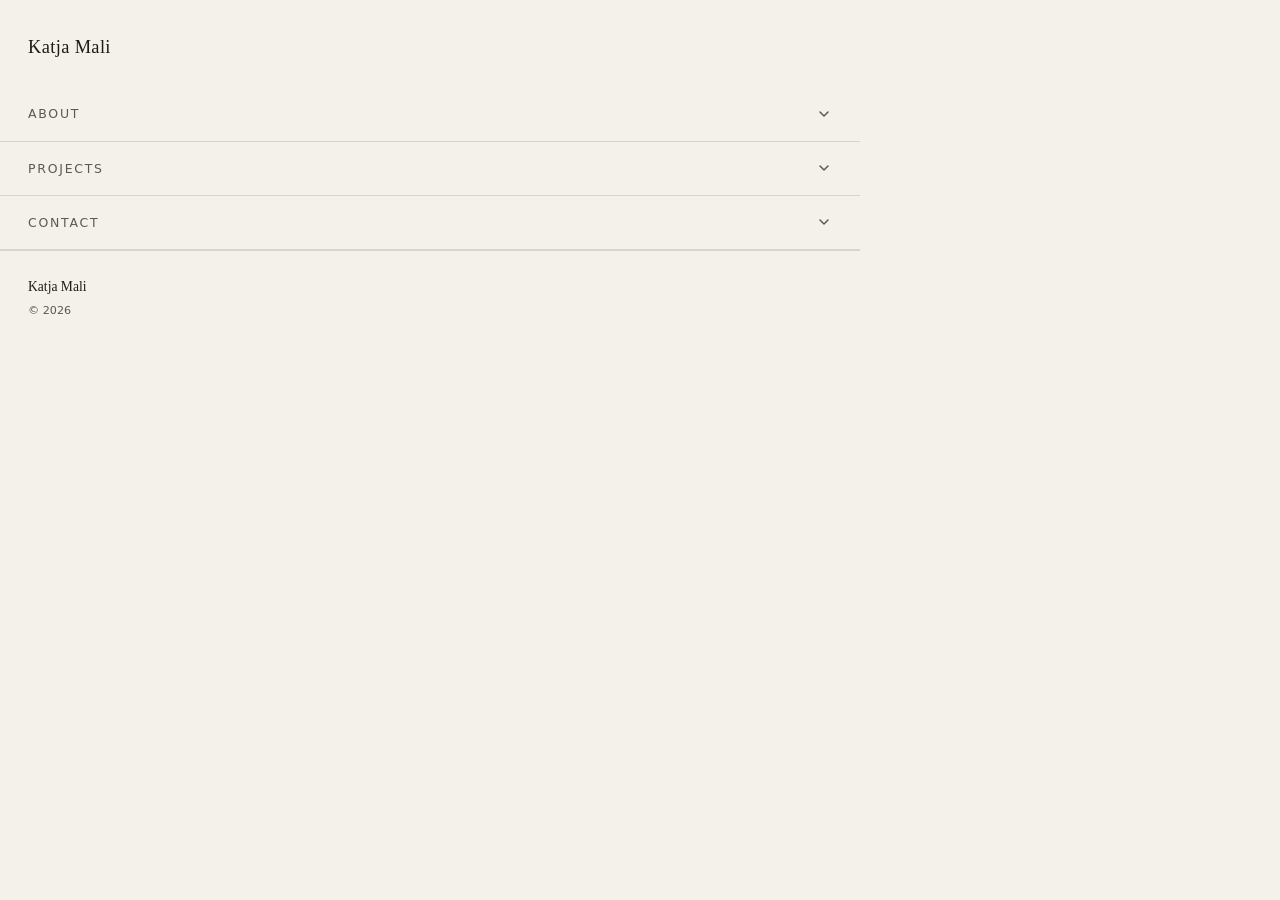
==== commit 745bf00a: "Remove hero section, make sidebar full-width main content Co-authored-by: Mousaka <3679268+Mousaka@u" ====
--- a/index.html
+++ b/index.html
@@ -146,21 +146,6 @@
       </footer>
     </aside>
 
-    <!-- Main Content -->
-    <main class="main-content">
-      <!-- Hero -->
-      <section id="hero">
-        <div class="hero-bg">
-          <img src="assets/images/hero.jpg" alt="" aria-hidden="true" class="hero-img">
-        </div>
-        <div class="hero-content">
-          <p class="hero-eyebrow">Landscape Architect</p>
-          <h1 class="hero-name">Katja Mali</h1>
-          <p class="hero-tagline">Shaping spaces where nature and people meet.</p>
-        </div>
-      </section>
-    </main>
-
   </div>
 
   <script src="script.js"></script>
--- a/style.css
+++ b/style.css
@@ -16,8 +16,8 @@
   --font-serif:  Georgia, 'Times New Roman', serif;
   --font-sans:   system-ui, -apple-system, 'Segoe UI', Helvetica, Arial, sans-serif;
 
-  --sidebar-w:   380px;
   --gap:         clamp(1.5rem, 4vw, 3rem);
+  --sidebar-max: 860px;
 }
 
 /* --- Reset --------------------------------------------------- */
@@ -46,24 +46,17 @@
 
 /* --- Site Layout --------------------------------------------- */
 .site-layout {
-  display: flex;
   min-height: 100svh;
 }
 
 /* --- Sidebar ------------------------------------------------- */
 .sidebar {
-  position: fixed;
-  inset-block: 0;
-  inset-inline-start: 0;
-  width: var(--sidebar-w);
+  width: 100%;
+  max-width: var(--sidebar-max);
   background: var(--c-bg);
-  border-inline-end: 1px solid var(--c-border);
+  border-inline-end: none;
   display: flex;
   flex-direction: column;
-  z-index: 100;
-  overflow-y: auto;
-  scrollbar-width: thin;
-  scrollbar-color: var(--c-border) transparent;
 }
 
 .nav-logo {
@@ -259,78 +252,6 @@
   color: var(--c-mid);
 }
 
-/* --- Main Content -------------------------------------------- */
-.main-content {
-  margin-inline-start: var(--sidebar-w);
-  flex: 1;
-}
-
-/* --- Hero ---------------------------------------------------- */
-#hero {
-  position: relative;
-  height: 100svh;
-  min-height: 560px;
-  display: flex;
-  align-items: flex-end;
-  overflow: hidden;
-}
-
-.hero-bg {
-  position: absolute;
-  inset: 0;
-  background: var(--c-accent);
-}
-
-.hero-img {
-  width: 100%;
-  height: 100%;
-  object-fit: cover;
-  opacity: 0.85;
-}
-
-/* Dark gradient overlay for legibility */
-#hero::after {
-  content: '';
-  position: absolute;
-  inset: 0;
-  background: linear-gradient(
-    to top,
-    rgba(20, 24, 16, 0.72) 0%,
-    rgba(20, 24, 16, 0.15) 55%,
-    transparent 100%
-  );
-}
-
-.hero-content {
-  position: relative;
-  z-index: 1;
-  padding: 0 clamp(1.25rem, 5vw, 3rem) clamp(3rem, 7vw, 5.5rem);
-  width: 100%;
-  color: white;
-}
-
-.hero-eyebrow {
-  font-size: 0.72rem;
-  letter-spacing: 0.2em;
-  text-transform: uppercase;
-  opacity: 0.75;
-  margin-bottom: 0.6rem;
-}
-
-.hero-name {
-  font-size: clamp(2.5rem, 6vw, 5.5rem);
-  font-weight: 400;
-  letter-spacing: -0.01em;
-  margin-bottom: 0.5rem;
-}
-
-.hero-tagline {
-  font-size: clamp(1rem, 2vw, 1.25rem);
-  font-family: var(--font-serif);
-  font-style: italic;
-  opacity: 0.8;
-}
-
 /* --- Scroll reveal ------------------------------------------ */
 .reveal {
   opacity: 0;
@@ -358,23 +279,24 @@
 
 /* Tablet: narrower sidebar */
 @media (max-width: 1024px) {
-  :root {
-    --sidebar-w: 320px;
-  }
-}
-
-/* Mobile: sidebar becomes full-width top section */
+  .sidebar {
+    max-width: 680px;
+  }
+}
+
+/* Wider screens: 2-column project grid */
+@media (min-width: 769px) {
+  .projects-grid {
+    grid-template-columns: repeat(2, 1fr);
+  }
+}
+
+/* Mobile */
 @media (max-width: 768px) {
-  .site-layout {
-    flex-direction: column;
-  }
-
   .sidebar {
-    position: relative;
     width: 100%;
-    border-inline-end: none;
-    border-block-end: 1px solid var(--c-border);
-    overflow-y: visible;
+    max-width: none;
+    border-block-end: none;
   }
 
   .nav-logo {
@@ -390,13 +312,8 @@
     padding-inline: 1.25rem;
   }
 
-  .main-content {
-    margin-inline-start: 0;
-  }
-
-  #hero {
-    height: 70svh;
-    min-height: 400px;
+  .projects-grid {
+    grid-template-columns: 1fr;
   }
 
   .sidebar-footer {
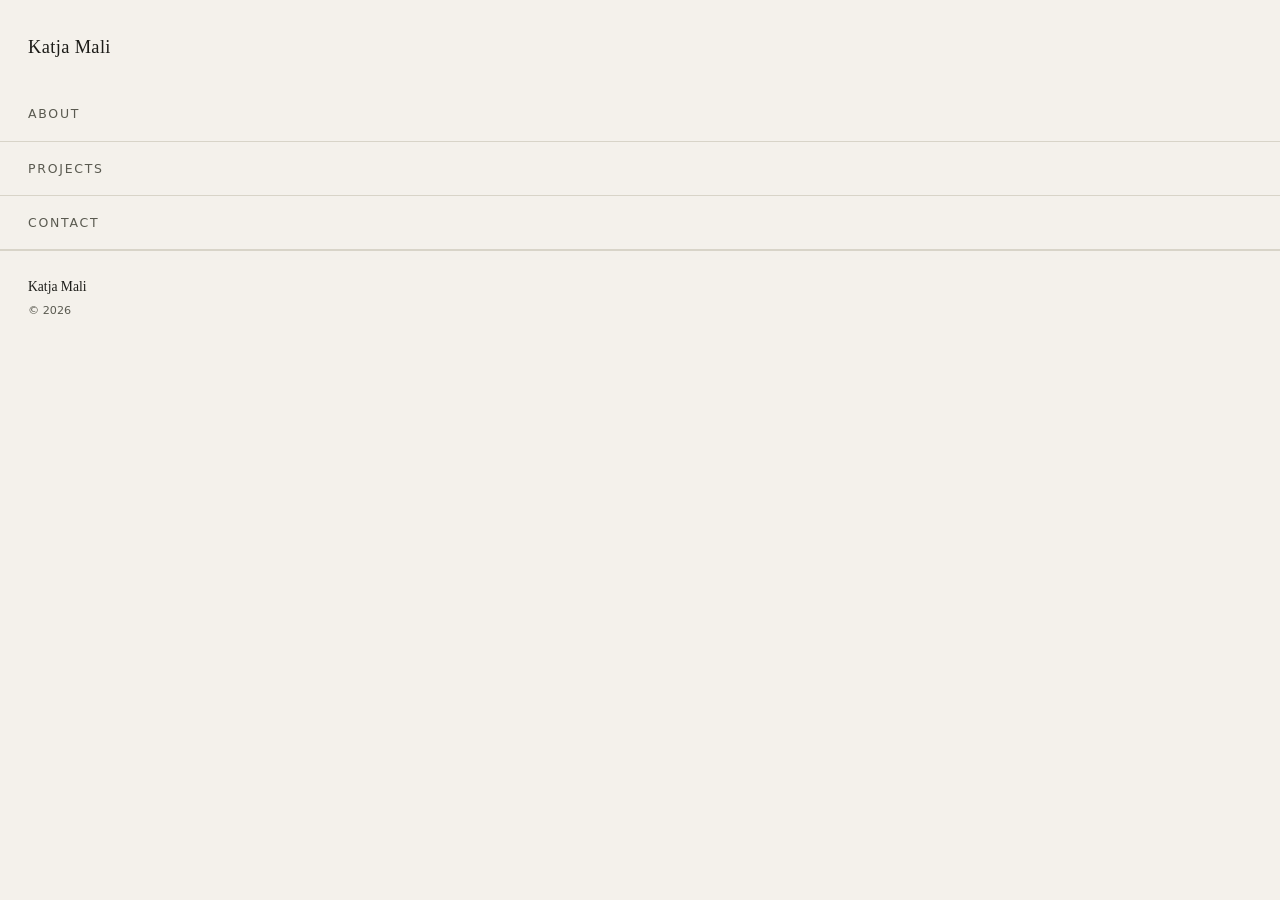
==== commit 8715b7fc: "Remove borders, chevron icons, and desktop side-panel layout Agent-Logs-Url: https://github.com/Mous" ====
--- a/index.html
+++ b/index.html
@@ -20,7 +20,6 @@
         <div class="accordion-item">
           <button class="accordion-btn" aria-expanded="false" aria-controls="panel-about">
             <span>About</span>
-            <svg class="accordion-icon" width="16" height="16" viewBox="0 0 16 16" aria-hidden="true"><polyline points="4 6 8 10 12 6" fill="none" stroke="currentColor" stroke-width="1.5" stroke-linecap="round" stroke-linejoin="round"/></svg>
           </button>
           <div class="accordion-panel" id="panel-about">
             <div class="accordion-panel-inner">
@@ -40,7 +39,6 @@
         <div class="accordion-item">
           <button class="accordion-btn" aria-expanded="false" aria-controls="panel-projects">
             <span>Projects</span>
-            <svg class="accordion-icon" width="16" height="16" viewBox="0 0 16 16" aria-hidden="true"><polyline points="4 6 8 10 12 6" fill="none" stroke="currentColor" stroke-width="1.5" stroke-linecap="round" stroke-linejoin="round"/></svg>
           </button>
           <div class="accordion-panel" id="panel-projects">
             <div class="accordion-panel-inner">
@@ -128,7 +126,6 @@
         <div class="accordion-item">
           <button class="accordion-btn" aria-expanded="false" aria-controls="panel-contact">
             <span>Contact</span>
-            <svg class="accordion-icon" width="16" height="16" viewBox="0 0 16 16" aria-hidden="true"><polyline points="4 6 8 10 12 6" fill="none" stroke="currentColor" stroke-width="1.5" stroke-linecap="round" stroke-linejoin="round"/></svg>
           </button>
           <div class="accordion-panel" id="panel-contact">
             <div class="accordion-panel-inner">
--- a/style.css
+++ b/style.css
@@ -17,7 +17,6 @@
   --font-sans:   system-ui, -apple-system, 'Segoe UI', Helvetica, Arial, sans-serif;
 
   --gap:         clamp(1.5rem, 4vw, 3rem);
-  --sidebar-max: 860px;
 }
 
 /* --- Reset --------------------------------------------------- */
@@ -52,9 +51,7 @@
 /* --- Sidebar ------------------------------------------------- */
 .sidebar {
   width: 100%;
-  max-width: var(--sidebar-max);
   background: var(--c-bg);
-  border-inline-end: none;
   display: flex;
   flex-direction: column;
 }
@@ -277,28 +274,34 @@
 
 /* --- Responsive --------------------------------------------- */
 
-/* Tablet: narrower sidebar */
-@media (max-width: 1024px) {
-  .sidebar {
-    max-width: 680px;
-  }
-}
-
-/* Wider screens: 2-column project grid */
+/* Wider screens: buttons sit in a fixed left column, panel expands to the right */
 @media (min-width: 769px) {
+  .accordion-item {
+    display: flex;
+    align-items: flex-start;
+  }
+
+  .accordion-btn {
+    width: var(--nav-col);
+    flex-shrink: 0;
+  }
+
+  .accordion-panel {
+    flex: 1;
+    border-inline-start: 1px solid var(--c-border);
+  }
+
+  .accordion-panel[aria-hidden="false"] .accordion-panel-inner {
+    padding-block-start: 1rem;
+  }
+
   .projects-grid {
     grid-template-columns: repeat(2, 1fr);
   }
 }
 
-/* Mobile */
+/* Mobile: single column, panel expands below button */
 @media (max-width: 768px) {
-  .sidebar {
-    width: 100%;
-    max-width: none;
-    border-block-end: none;
-  }
-
   .nav-logo {
     padding: 1.5rem 1.25rem 1rem;
   }
@@ -312,10 +315,6 @@
     padding-inline: 1.25rem;
   }
 
-  .projects-grid {
-    grid-template-columns: 1fr;
-  }
-
   .sidebar-footer {
     padding: 1.25rem;
   }
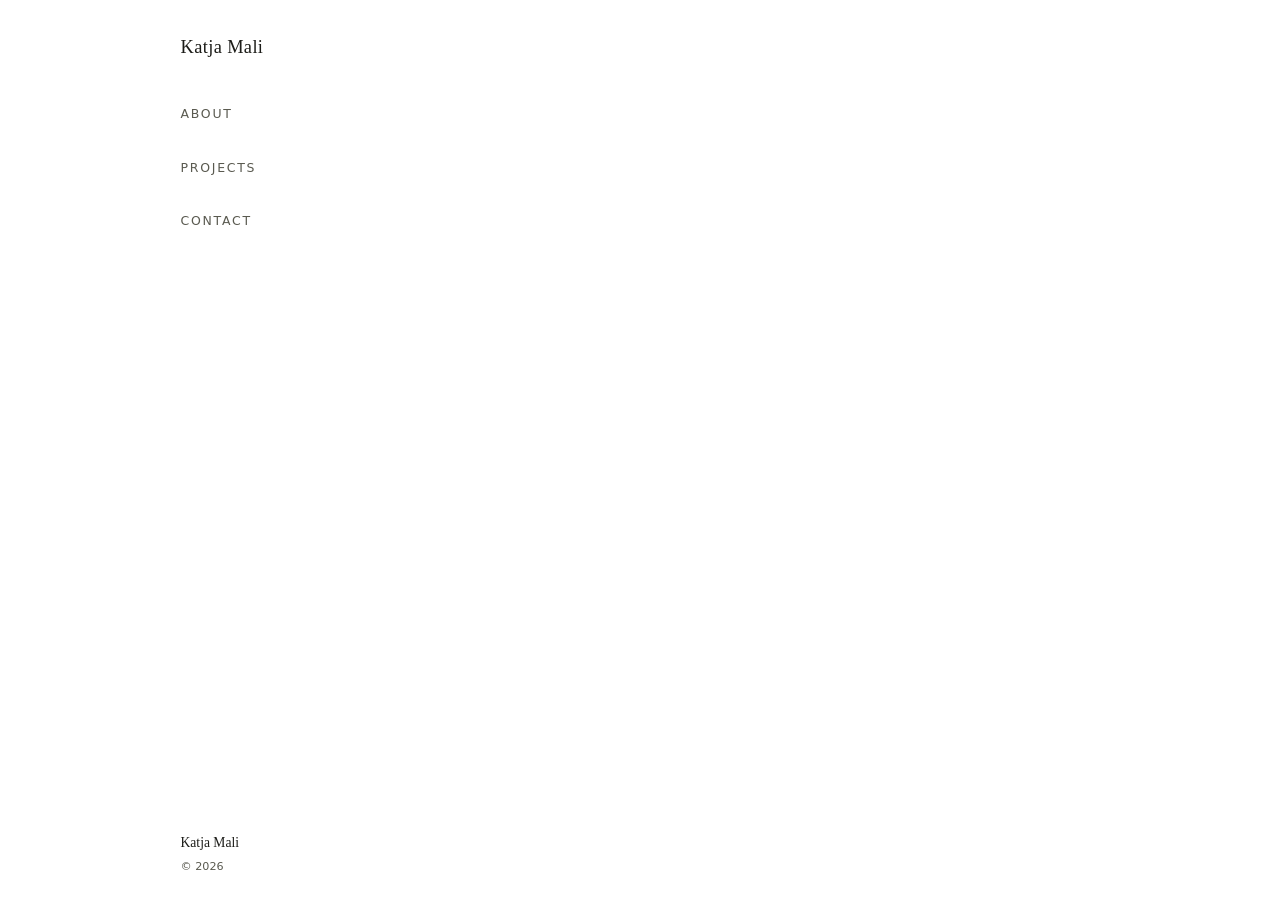
==== commit 2bf1365b: "Make accordion segments toggle independently Agent-Logs-Url: https://github.com/Mousaka/kmali/sessio" ====
--- a/index.html
+++ b/index.html
@@ -15,7 +15,7 @@
     <aside class="sidebar">
       <a href="#" class="nav-logo">Katja Mali</a>
 
-      <nav class="nav-accordion">
+      <nav class="nav-accordion" aria-multiselectable="true">
         <!-- About -->
         <div class="accordion-item">
           <button class="accordion-btn" aria-expanded="false" aria-controls="panel-about">
--- a/style.css
+++ b/style.css
@@ -5,23 +5,26 @@
 
 /* --- Custom Properties --------------------------------------- */
 :root {
-  --c-bg:        #f4f1eb;
-  --c-surface:   #edeae2;
+  --c-bg:        #ffffff;
+  --c-surface:   #f4f1eb;
   --c-dark:      #1c1c18;
   --c-mid:       #5a5a50;
   --c-accent:    #4a6741;
   --c-accent-lt: #c8d5c0;
   --c-border:    #d8d4c8;
 
-  --font-serif:  Georgia, 'Times New Roman', serif;
-  --font-sans:   system-ui, -apple-system, 'Segoe UI', Helvetica, Arial, sans-serif;
+  --font-serif:  'Diatype', Georgia, 'Times New Roman', serif;
+  --font-sans:   'Diatype', system-ui, -apple-system, 'Segoe UI', Helvetica, Arial, sans-serif;
 
   --gap:         clamp(1.5rem, 4vw, 3rem);
 }
 
 /* --- Reset --------------------------------------------------- */
 *, *::before, *::after { box-sizing: border-box; margin: 0; padding: 0; }
-html { scroll-behavior: smooth; font-size: 16px; }
+html { scroll-behavior: smooth; font-size: 16px; overflow-y: scroll; }
+@supports (scrollbar-gutter: stable) {
+  html { overflow-y: auto; scrollbar-gutter: stable; }
+}
 img  { display: block; max-width: 100%; height: auto; }
 ul   { list-style: none; }
 a    { color: inherit; text-decoration: none; }
@@ -46,11 +49,14 @@
 /* --- Site Layout --------------------------------------------- */
 .site-layout {
   min-height: 100svh;
+  max-width: 960px;
+  margin-inline: auto;
 }
 
 /* --- Sidebar ------------------------------------------------- */
 .sidebar {
   width: 100%;
+  min-height: 100svh;
   background: var(--c-bg);
   display: flex;
   flex-direction: column;
@@ -70,14 +76,11 @@
   flex: 1;
 }
 
-.accordion-item {
-  border-block-end: 1px solid var(--c-border);
-}
 
 .accordion-btn {
   display: flex;
   align-items: center;
-  justify-content: space-between;
+  justify-content: flex-start;
   width: 100%;
   padding: 1rem 1.75rem;
   font-size: 0.78rem;
@@ -97,34 +100,23 @@
   background: var(--c-surface);
 }
 
-.accordion-icon {
-  flex-shrink: 0;
-  transition: transform 0.3s ease;
-}
-
-.accordion-btn[aria-expanded="true"] .accordion-icon {
-  transform: rotate(180deg);
-}
-
 /* Panel: hidden by default via grid trick for smooth animation */
 .accordion-panel {
   display: grid;
-  grid-template-rows: 0fr;
+  grid-template-rows: minmax(0, 0fr);
+  overflow: hidden;
   transition: grid-template-rows 0.35s ease;
 }
 
 .accordion-panel[aria-hidden="false"] {
-  grid-template-rows: 1fr;
+  grid-template-rows: minmax(0, 1fr);
 }
 
 .accordion-panel-inner {
-  overflow: hidden;
+  min-height: 0;
   padding-inline: 1.75rem;
-}
-
-.accordion-panel[aria-hidden="false"] .accordion-panel-inner {
+  padding-block-start: 0.75rem;
   padding-block-end: 1.75rem;
-  padding-block-start: 0.75rem;
 }
 
 /* --- About (inside accordion) -------------------------------- */
@@ -232,7 +224,6 @@
 /* --- Sidebar Footer ------------------------------------------ */
 .sidebar-footer {
   padding: 1.5rem 1.75rem;
-  border-block-start: 1px solid var(--c-border);
   display: flex;
   flex-direction: column;
   gap: 0.2rem;
@@ -288,11 +279,6 @@
 
   .accordion-panel {
     flex: 1;
-    border-inline-start: 1px solid var(--c-border);
-  }
-
-  .accordion-panel[aria-hidden="false"] .accordion-panel-inner {
-    padding-block-start: 1rem;
   }
 
   .projects-grid {
